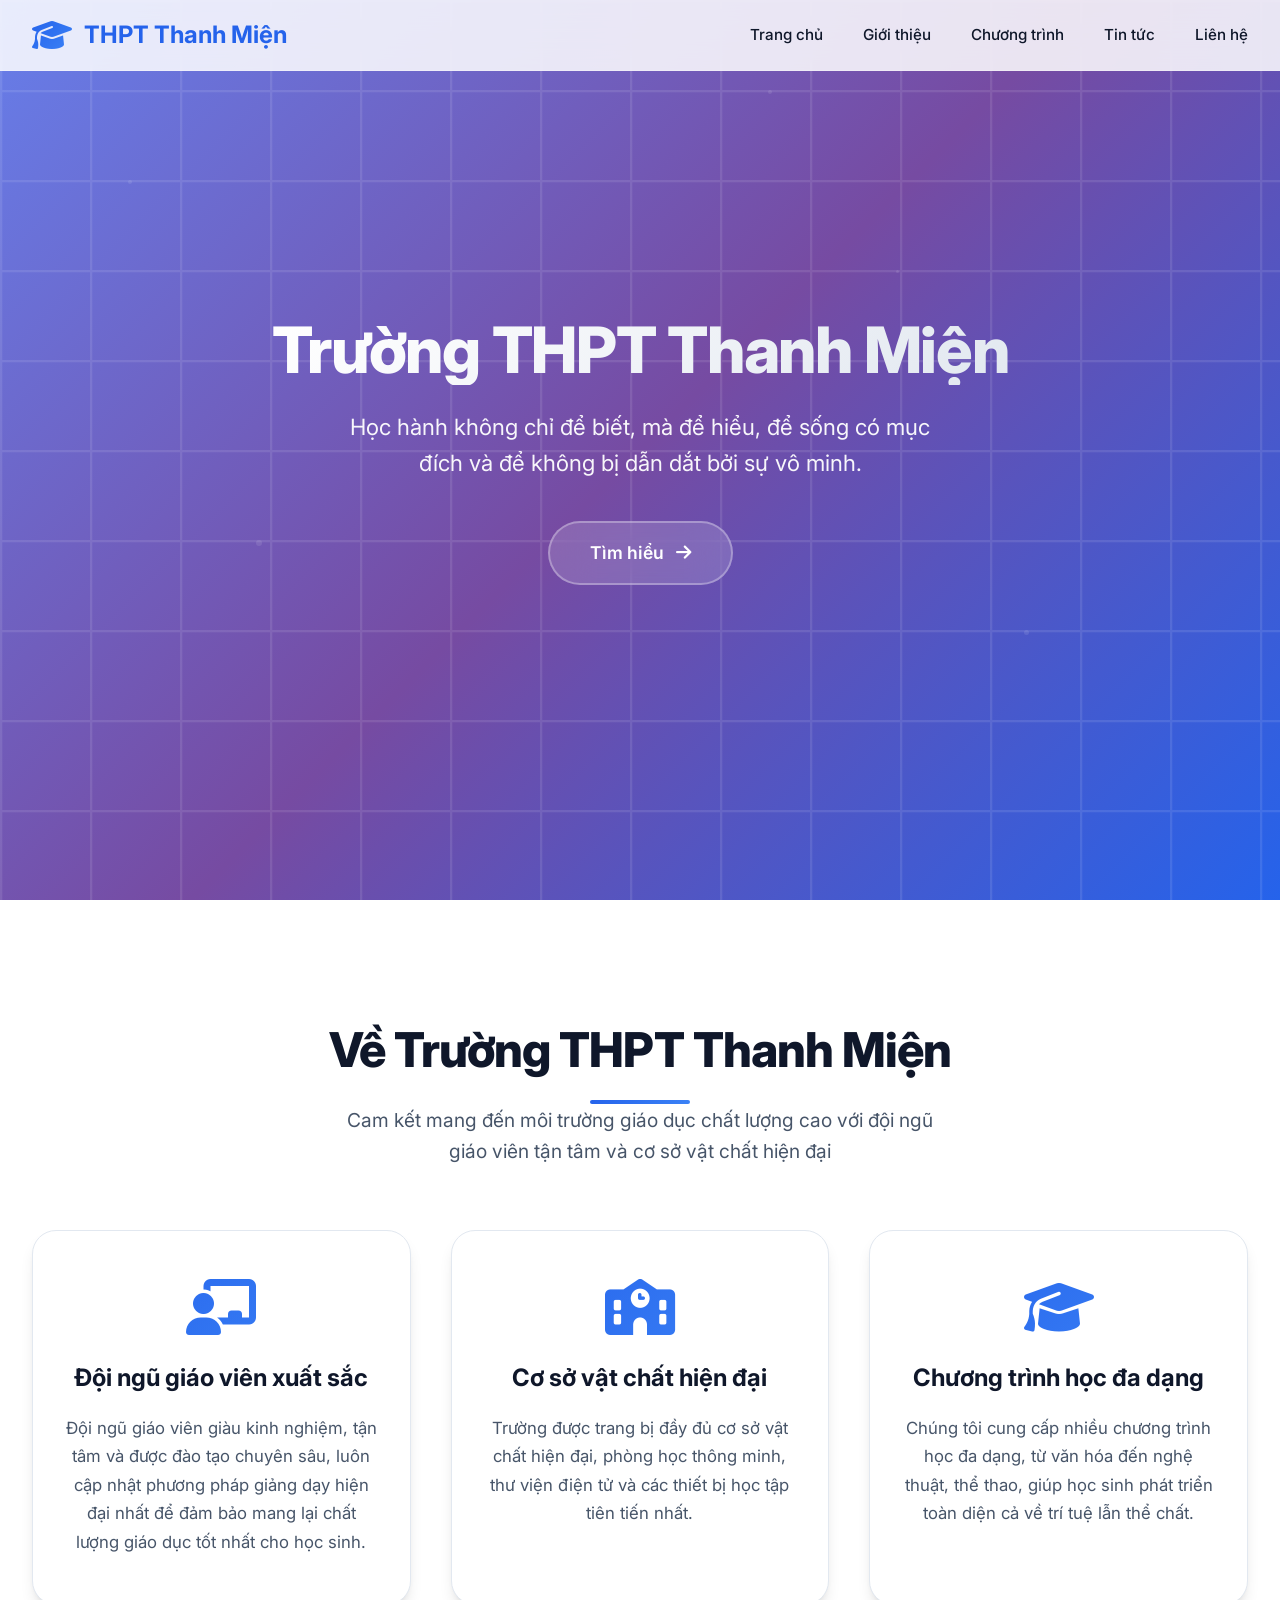
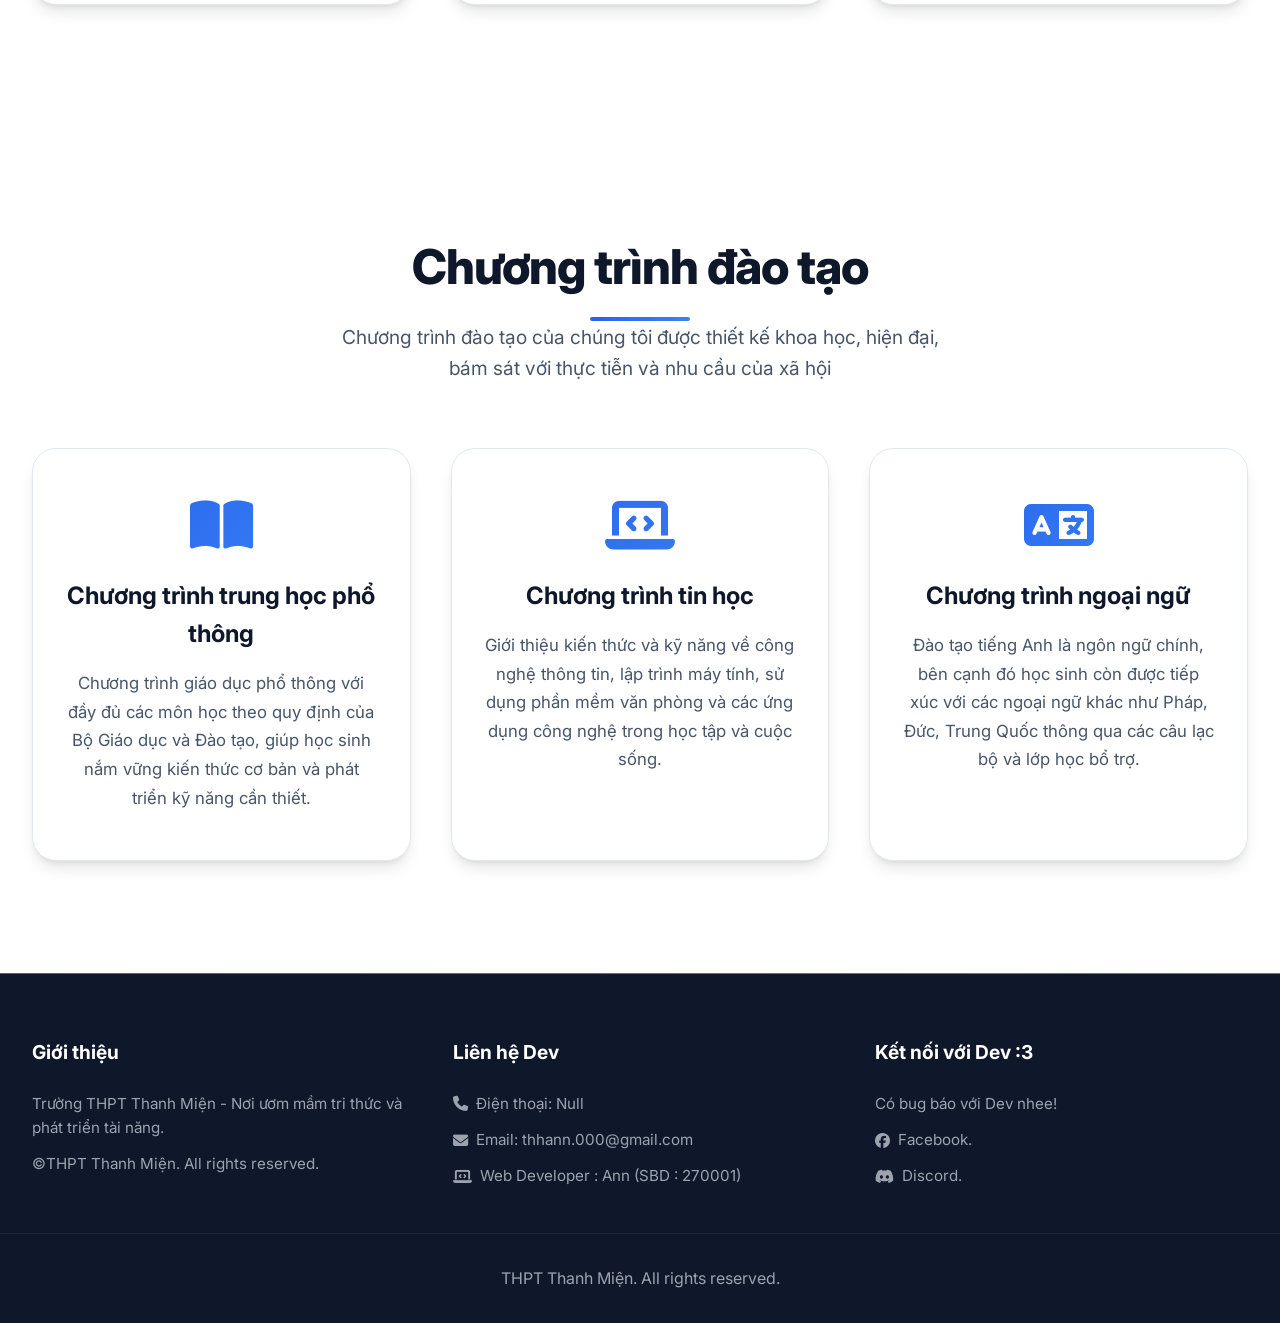
==== index.html @ 090980ad "added ui/ux" ====
<!DOCTYPE html>
<html lang="vi">
<head>
    <meta charset="UTF-8">
    <meta name="viewport" content="width=device-width, initial-scale=1.0">
    <title>THPT Thanh Miện</title>
    <link href="https://cdnjs.cloudflare.com/ajax/libs/font-awesome/6.4.0/css/all.min.css" rel="stylesheet">
    <link href="https://fonts.googleapis.com/css2?family=Inter:wght@300;400;500;600;700;800&display=swap" rel="stylesheet">
    <link rel="stylesheet" href="style/index.css">
    <style>
            :root {
            --primary-color: #2563eb;
            --secondary-color: #1e40af;
            --accent-color: #3b82f6;
            --success-color: #10b981;
            --warning-color: #f59e0b;
            --danger-color: #ef4444;
            --dark-color: #0f172a;
            --light-color: #f8fafc;
            --gray-50: #f9fafb;
            --gray-100: #f3f4f6;
            --gray-200: #e5e7eb;
            --gray-300: #d1d5db;
            --gray-400: #9ca3af;
            --gray-500: #6b7280;
            --gray-600: #4b5563;
            --gray-700: #374151;
            --gray-800: #1f2937;
            --gray-900: #111827;
            --text-primary: #0f172a;
            --text-secondary: #475569;
            --text-muted: #64748b;
            --border-color: #e2e8f0;
            --shadow-sm: 0 1px 2px 0 rgb(0 0 0 / 0.05);
            --shadow: 0 1px 3px 0 rgb(0 0 0 / 0.1), 0 1px 2px -1px rgb(0 0 0 / 0.1);
            --shadow-md: 0 4px 6px -1px rgb(0 0 0 / 0.1), 0 2px 4px -2px rgb(0 0 0 / 0.1);
            --shadow-lg: 0 10px 15px -3px rgb(0 0 0 / 0.1), 0 4px 6px -4px rgb(0 0 0 / 0.1);
            --shadow-xl: 0 20px 25px -5px rgb(0 0 0 / 0.1), 0 8px 10px -6px rgb(0 0 0 / 0.1);
            --gradient-primary: linear-gradient(135deg, #667eea 0%, #764ba2 100%);
            --gradient-accent: linear-gradient(135deg, #2563eb 0%, #3b82f6 100%);
            --gradient-surface: linear-gradient(135deg, #f8fafc 0%, #e2e8f0 100%);
        }

        * {
            margin: 0;
            padding: 0;
            box-sizing: border-box;
        }

        body {
            font-family: 'Inter', -apple-system, BlinkMacSystemFont, 'Segoe UI', Roboto, sans-serif;
            line-height: 1.6;
            color: var(--text-primary);
            overflow-x: hidden;
            scroll-behavior: smooth;
            background-color: #ffffff;
        }

        .navbar {
            position: fixed;
            top: 0;
            width: 100%;
            background: rgba(255, 255, 255, 0.85);
            backdrop-filter: blur(20px);
            -webkit-backdrop-filter: blur(20px);
            z-index: 1000;
            padding: 1rem 0;
            transition: all 0.3s cubic-bezier(0.4, 0, 0.2, 1);
            border-bottom: 1px solid rgba(255, 255, 255, 0.2);
        }

        .navbar.scrolled {
            background: rgba(255, 255, 255, 0.95);
            box-shadow: var(--shadow-lg);
            padding: 0.75rem 0;
        }

        .nav-container {
            max-width: 1280px;
            margin: 0 auto;
            display: flex;
            justify-content: space-between;
            align-items: center;
            padding: 0 2rem;
        }

        .logo {
            font-size: 1.5rem;
            font-weight: 700;
            color: var(--primary-color);
            display: flex;
            align-items: center;
            gap: 12px;
            text-decoration: none;
            transition: all 0.3s ease;
        }

        .logo i {
            font-size: 2rem;
            background: var(--gradient-accent);
            -webkit-background-clip: text;
            -webkit-text-fill-color: transparent;
            background-clip: text;
        }

        .logo:hover {
            transform: scale(1.05);
        }

        .nav-menu {
            display: flex;
            list-style: none;
            gap: 2.5rem;
            align-items: center;
        }

        .nav-link {
            text-decoration: none;
            color: var(--text-primary);
            font-weight: 500;
            font-size: 0.95rem;
            position: relative;
            padding: 0.5rem 0;
            transition: all 0.3s cubic-bezier(0.4, 0, 0.2, 1);
        }

        .nav-link:hover {
            color: var(--primary-color);
        }

        .nav-link::before {
            content: '';
            position: absolute;
            width: 0;
            height: 2px;
            bottom: 0;
            left: 50%;
            background: var(--gradient-accent);
            transition: all 0.3s cubic-bezier(0.4, 0, 0.2, 1);
            border-radius: 1px;
        }

        .nav-link:hover::before {
            width: 100%;
            left: 0;
        }

        .hero {
            height: 100vh;
            background: linear-gradient(135deg, #667eea 0%, #764ba2 50%, #2563eb 100%);
            display: flex;
            align-items: center;
            justify-content: center;
            text-align: center;
            color: white;
            position: relative;
            overflow: hidden;
        }

        .hero::before {
            content: '';
            position: absolute;
            top: 0;
            left: 0;
            right: 0;
            bottom: 0;
            background: url('data:image/svg+xml,<svg xmlns="http://www.w3.org/2000/svg" viewBox="0 0 100 100"><defs><pattern id="grid" width="10" height="10" patternUnits="userSpaceOnUse"><path d="M 10 0 L 0 0 0 10" fill="none" stroke="rgba(255,255,255,0.1)" stroke-width="0.5"/></pattern></defs><rect width="100" height="100" fill="url(%23grid)"/></svg>');
            animation: gridMove 30s linear infinite;
        }

        @keyframes gridMove {
            0% { transform: translate(0, 0); }
            100% { transform: translate(10px, 10px); }
        }

        .hero-particles {
            position: absolute;
            width: 100%;
            height: 100%;
            overflow: hidden;
        }

        .particle {
            position: absolute;
            background: rgba(255, 255, 255, 0.1);
            border-radius: 50%;
            animation: float 6s ease-in-out infinite;
        }

        .particle:nth-child(1) { width: 4px; height: 4px; left: 10%; top: 20%; animation-delay: 0s; }
        .particle:nth-child(2) { width: 6px; height: 6px; left: 20%; top: 60%; animation-delay: 1s; }
        .particle:nth-child(3) { width: 3px; height: 3px; left: 70%; top: 30%; animation-delay: 2s; }
        .particle:nth-child(4) { width: 5px; height: 5px; left: 80%; top: 70%; animation-delay: 3s; }
        .particle:nth-child(5) { width: 4px; height: 4px; left: 60%; top: 10%; animation-delay: 4s; }

        @keyframes float {
            0%, 100% { transform: translateY(0) rotate(0deg) scale(1); opacity: 1; }
            50% { transform: translateY(-20px) rotate(180deg) scale(1.1); opacity: 0.8; }
        }

        .hero-content {
            z-index: 2;
            max-width: 900px;
            padding: 0 2rem;
            animation: fadeInUp 1s cubic-bezier(0.4, 0, 0.2, 1);
        }

        @keyframes fadeInUp {
            from {
                opacity: 0;
                transform: translateY(60px);
            }
            to {
                opacity: 1;
                transform: translateY(0);
            }
        }

        .hero h1 {
            font-size: clamp(2.5rem, 5vw, 4rem);
            margin-bottom: 1.5rem;
            font-weight: 800;
            letter-spacing: -0.02em;
            line-height: 1.1;
            background: linear-gradient(135deg, #ffffff 0%, #e2e8f0 100%);
            -webkit-background-clip: text;
            -webkit-text-fill-color: transparent;
            background-clip: text;
        }

        .hero p {
            font-size: clamp(1.1rem, 2vw, 1.4rem);
            margin-bottom: 2.5rem;
            opacity: 0.95;
            font-weight: 400;
            max-width: 600px;
            margin-left: auto;
            margin-right: auto;
            line-height: 1.6;
        }

        .cta-button {
            display: inline-flex;
            align-items: center;
            gap: 12px;
            padding: 1rem 2.5rem;
            background: rgba(255, 255, 255, 0.15);
            color: white;
            text-decoration: none;
            border-radius: 50px;
            border: 2px solid rgba(255, 255, 255, 0.3);
            transition: all 0.4s cubic-bezier(0.4, 0, 0.2, 1);
            backdrop-filter: blur(20px);
            font-weight: 600;
            font-size: 1.1rem;
            position: relative;
            overflow: hidden;
        }

        .cta-button::before {
            content: '';
            position: absolute;
            top: 0;
            left: -100%;
            width: 100%;
            height: 100%;
            background: rgba(255, 255, 255, 0.1);
            transition: left 0.5s;
        }

        .cta-button:hover::before {
            left: 100%;
        }

        .cta-button:hover {
            background: rgba(255, 255, 255, 0.25);
            transform: translateY(-3px);
            box-shadow: 0 20px 40px rgba(0, 0, 0, 0.2);
            border-color: rgba(255, 255, 255, 0.5);
        }

        .section {
            padding: 7rem 0;
            max-width: 1280px;
            margin: 0 auto;
            padding-left: 2rem;
            padding-right: 2rem;
        }

        .section-title {
            text-align: center;
            font-size: clamp(2rem, 4vw, 3rem);
            margin-bottom: 1rem;
            font-weight: 800;
            color: var(--text-primary);
            position: relative;
            letter-spacing: -0.02em;
        }

        .section-subtitle {
            text-align: center;
            font-size: 1.2rem;
            color: var(--text-secondary);
            margin-bottom: 4rem;
            max-width: 600px;
            margin-left: auto;
            margin-right: auto;
        }

        .section-title::after {
            content: '';
            position: absolute;
            width: 100px;
            height: 4px;
            background: var(--gradient-accent);
            bottom: -15px;
            left: 50%;
            transform: translateX(-50%);
            border-radius: 2px;
        }

        .features {
            display: grid;
            grid-template-columns: repeat(auto-fit, minmax(350px, 1fr));
            gap: 2.5rem;
            margin-top: 4rem;
        }

        .feature-card {
            background: white;
            padding: 3rem 2rem;
            border-radius: 24px;
            text-align: center;
            box-shadow: var(--shadow-lg);
            transition: all 0.4s cubic-bezier(0.4, 0, 0.2, 1);
            border: 1px solid var(--border-color);
            position: relative;
            overflow: hidden;
        }

        .feature-card::before {
            content: '';
            position: absolute;
            top: 0;
            left: 0;
            right: 0;
            height: 4px;
            background: var(--gradient-accent);
            transform: scaleX(0);
            transition: transform 0.4s cubic-bezier(0.4, 0, 0.2, 1);
        }

        .feature-card:hover::before {
            transform: scaleX(1);
        }

        .feature-card:hover {
            transform: translateY(-12px);
            box-shadow: var(--shadow-xl);
            border-color: var(--primary-color);
        }

        .feature-icon {
            font-size: 3.5rem;
            background: var(--gradient-accent);
            -webkit-background-clip: text;
            -webkit-text-fill-color: transparent;
            background-clip: text;
            margin-bottom: 1.5rem;
            display: block;
            transition: transform 0.4s cubic-bezier(0.4, 0, 0.2, 1);
        }

        .feature-card:hover .feature-icon {
            transform: scale(1.1) rotate(5deg);
        }

        .feature-card h3 {
            font-size: 1.5rem;
            font-weight: 700;
            margin-bottom: 1rem;
            color: var(--text-primary);
        }

        .feature-card p {
            color: var(--text-secondary);
            line-height: 1.7;
            font-size: 1.05rem;
        }

        .stats {
            background: var(--gradient-surface);
            padding: 6rem 0;
            position: relative;
            overflow: hidden;
        }

        .stats::before {
            content: '';
            position: absolute;
            top: -50%;
            left: -50%;
            width: 200%;
            height: 200%;
            background: radial-gradient(circle, rgba(37, 99, 235, 0.05) 0%, transparent 50%);
            animation: rotate 30s linear infinite;
        }

        @keyframes rotate {
            from { transform: rotate(0deg); }
            to { transform: rotate(360deg); }
        }

        .stats-container {
            max-width: 1280px;
            margin: 0 auto;
            display: grid;
            grid-template-columns: repeat(auto-fit, minmax(250px, 1fr));
            gap: 2rem;
            padding: 0 2rem;
            position: relative;
            z-index: 2;
        }

        .stat-item {
            background: rgba(255, 255, 255, 0.9);
            padding: 2.5rem 1.5rem;
            border-radius: 20px;
            backdrop-filter: blur(20px);
            border: 1px solid rgba(255, 255, 255, 0.3);
            text-align: center;
            transition: all 0.4s cubic-bezier(0.4, 0, 0.2, 1);
            position: relative;
            overflow: hidden;
        }

        .stat-item::before {
            content: '';
            position: absolute;
            top: 0;
            left: 0;
            right: 0;
            bottom: 0;
            background: var(--gradient-accent);
            opacity: 0;
            transition: opacity 0.4s cubic-bezier(0.4, 0, 0.2, 1);
            z-index: -1;
        }

        .stat-item:hover::before {
            opacity: 0.05;
        }

        .stat-item:hover {
            transform: translateY(-8px);
            box-shadow: var(--shadow-xl);
            border-color: var(--primary-color);
        }

        .stat-number {
            font-size: 3rem;
            font-weight: 800;
            color: var(--primary-color);
            display: block;
            margin-bottom: 0.5rem;
            line-height: 1;
            background: var(--gradient-accent);
            -webkit-background-clip: text;
            -webkit-text-fill-color: transparent;
            background-clip: text;
        }

        .stat-item p {
            font-size: 1.1rem;
            color: var(--text-secondary);
            font-weight: 600;
            margin: 0;
        }

        .main-content-grid {
            display: grid;
            grid-template-columns: 1.5fr 1fr;
            gap: 3rem;
            align-items: flex-start;
            margin: 2rem 0;
        }

        .news-block, .info-block {
            background: white;
            border-radius: 20px;
            padding: 2.5rem;
            box-shadow: var(--shadow-lg);
            border: 1px solid var(--border-color);
        }

        .news-block .section-title, .info-block .section-title {
            text-align: left;
            font-size: 1.75rem;
            margin-bottom: 2rem;
            color: var(--primary-color);
            font-weight: 700;
        }

        .news-card {
            background: var(--gray-50);
            border-radius: 16px;
            padding: 1.5rem;
            margin-bottom: 1.5rem;
            border: 1px solid var(--border-color);
            transition: all 0.3s cubic-bezier(0.4, 0, 0.2, 1);
            display: flex;
            gap: 1rem;
            position: relative;
            overflow: hidden;
        }

        .news-card::before {
            content: '';
            position: absolute;
            left: 0;
            top: 0;
            bottom: 0;
            width: 4px;
            background: var(--gradient-accent);
            opacity: 0;
            transition: opacity 0.3s ease;
        }

        .news-card:hover::before {
            opacity: 1;
        }

        .news-card:hover {
            transform: translateY(-2px);
            box-shadow: var(--shadow-md);
            background: white;
        }

        .news-image {
            width: 60px;
            height: 60px;
            border-radius: 12px;
            background: var(--gradient-accent);
            display: flex;
            align-items: center;
            justify-content: center;
            color: white;
            font-size: 1.5rem;
            flex-shrink: 0;
        }

        .news-content {
            flex: 1;
        }

        .news-date {
            color: var(--text-muted);
            font-size: 0.9rem;
            margin-bottom: 0.5rem;
            font-weight: 500;
        }

        .news-title {
            font-size: 1.1rem;
            font-weight: 600;
            margin-bottom: 0.5rem;
            color: var(--text-primary);
            line-height: 1.4;
        }

        .news-content p {
            font-size: 0.95rem;
            color: var(--text-secondary);
            line-height: 1.5;
        }

        .info-grid {
            display: flex;
            flex-direction: column;
            gap: 1rem;
        }

        .info-card {
            background: var(--gray-50);
            border-radius: 12px;
            padding: 1.5rem;
            border: 1px solid var(--border-color);
            transition: all 0.3s cubic-bezier(0.4, 0, 0.2, 1);
        }

        .info-card:hover {
            background: white;
            box-shadow: var(--shadow-md);
            transform: translateY(-1px);
        }

        .info-card-header {
            font-weight: 600;
            font-size: 1rem;
            margin-bottom: 1rem;
            display: flex;
            align-items: center;
            gap: 0.5rem;
            color: var(--primary-color);
        }

        .info-card-header i {
            font-size: 1.1rem;
        }

        .info-new {
            background: var(--danger-color);
            color: white;
            font-size: 0.75rem;
            padding: 2px 6px;
            border-radius: 6px;
            margin-left: 8px;
            font-weight: 600;
        }

        .info-list {
            list-style: none;
            margin: 0;
            padding: 0;
        }

        .info-list li {
            margin-bottom: 0.75rem;
            padding-left: 1rem;
            position: relative;
            font-size: 0.95rem;
            line-height: 1.5;
            color: var(--text-secondary);
        }

        .info-list li::before {
            content: '→';
            position: absolute;
            left: 0;
            color: var(--primary-color);
            font-weight: bold;
        }

        .footer {
            background: var(--dark-color);
            color: white;
            padding: 4rem 0 2rem;
            position: relative;
            overflow: hidden;
        }

        .footer::before {
            content: '';
            position: absolute;
            top: 0;
            left: 0;
            right: 0;
            height: 1px;
            background: var(--gradient-accent);
        }

        .footer-content {
            max-width: 1280px;
            margin: 0 auto;
            display: grid;
            grid-template-columns: repeat(auto-fit, minmax(280px, 1fr));
            gap: 3rem;
            padding: 0 2rem;
            margin-bottom: 2rem;
        }

        .footer-section h3 {
            margin-bottom: 1.5rem;
            color: white;
            font-weight: 700;
            font-size: 1.2rem;
        }

        .footer-section p, .footer-section a {
            color: var(--gray-400);
            text-decoration: none;
            margin-bottom: 0.75rem;
            display: flex;
            align-items: center;
            gap: 0.5rem;
            transition: color 0.3s ease;
            font-size: 0.95rem;
        }

        .footer-section a:hover {
            color: white;
        }

        .footer-bottom {
            text-align: center;
            padding-top: 2rem;
            border-top: 1px solid var(--gray-800);
            color: var(--gray-400);
        }

        .mobile-menu-btn {
            display: none;
            background: none;
            border: none;
            font-size: 1.5rem;
            color: var(--text-primary);
            cursor: pointer;
            padding: 0.5rem;
            border-radius: 8px;
            transition: background-color 0.3s ease;
        }

        .mobile-menu-btn:hover {
            background-color: var(--gray-100);
        }

        @media (max-width: 768px) {
            .mobile-menu-btn {
                display: block;
            }

            .nav-menu {
                display: none;
                position: absolute;
                top: 100%;
                left: 0;
                width: 100%;
                background: white;
                flex-direction: column;
                padding: 2rem;
                box-shadow: var(--shadow-xl);
                border-radius: 0 0 20px 20px;
                gap: 1rem;
            }

            .nav-menu.active {
                display: flex;
            }

            .section {
                padding: 4rem 1rem;
            }

            .features {
                grid-template-columns: 1fr;
                gap: 2rem;
            }

            .stats-container {
                grid-template-columns: repeat(2, 1fr);
                gap: 1.5rem;
            }

            .main-content-grid {
                grid-template-columns: 1fr;
                gap: 2rem;
            }

            .news-block, .info-block {
                padding: 2rem 1.5rem;
            }

            .footer-content {
                grid-template-columns: 1fr;
                gap: 2rem;
            }
        }

        .fade-in {
            opacity: 0;
            transform: translateY(40px);
            transition: all 0.8s cubic-bezier(0.4, 0, 0.2, 1);
        }

        .fade-in.visible {
            opacity: 1;
            transform: translateY(0);
        }

        ::-webkit-scrollbar {
            width: 8px;
        }

        ::-webkit-scrollbar-track {
            background: var(--gray-100);
        }

        ::-webkit-scrollbar-thumb {
            background: var(--primary-color);
            border-radius: 4px;
        }

        ::-webkit-scrollbar-thumb:hover {
            background: var(--secondary-color);
        }

        @keyframes pulse {
            0%, 100% { opacity: 1; }
            50% { opacity: 0.5; }
        }

        .loading {
            animation: pulse 2s infinite;
        }
</style>
    <link rel="icon" type="image" href="img/logo.png">
</head>
<body onselectstart="return false" oncopy="return false" oncontextmenu="return false">
    <nav class="navbar" id="navbar">
        <div class="nav-container">
            <a href="#home" class="logo">
                <i class="fas fa-graduation-cap"></i>
                THPT Thanh Miện
            </a>
            <ul class="nav-menu" id="nav-menu">
                <li><a href="#home" class="nav-link">Trang chủ</a></li>
                <li><a href="#about" class="nav-link">Giới thiệu</a></li>
                <li><a href="#programs" class="nav-link">Chương trình</a></li>
                <li><a href="news.html" class="nav-link">Tin tức</a></li>
                <li><a href="contact.html" class="nav-link">Liên hệ</a></li>
            </ul>
            <button class="mobile-menu-btn" id="mobile-menu-btn">
                <i class="fas fa-bars"></i>
            </button>
        </div>
    </nav>
    <section id="home" class="hero">
        <div class="hero-particles">
            <div class="particle"></div>
            <div class="particle"></div>
            <div class="particle"></div>
            <div class="particle"></div>
            <div class="particle"></div>
        </div>
        <div class="hero-content">
            <h1>Trường THPT Thanh Miện</h1>
            <p>Học hành không chỉ để biết, mà để hiểu, để sống có mục đích và để không bị dẫn dắt bởi sự vô minh.</p>
            <a href="#about" class="cta-button">
                <span>Tìm hiểu</span>
                <i class="fas fa-arrow-right"></i>
            </a>
        </div>
    </section>
    <section id="about" class="section">
        <div class="fade-in">
            <h2 class="section-title">Về Trường THPT Thanh Miện</h2>
            <p class="section-subtitle">Cam kết mang đến môi trường giáo dục chất lượng cao với đội ngũ giáo viên tận tâm và cơ sở vật chất hiện đại</p>
            <div class="features">
                <div class="feature-card">
                    <i class="fas fa-chalkboard-teacher feature-icon"></i>
                    <h3>Đội ngũ giáo viên xuất sắc</h3>
                    <p>Đội ngũ giáo viên giàu kinh nghiệm, tận tâm và được đào tạo chuyên sâu, luôn cập nhật phương pháp giảng dạy hiện đại nhất để đảm bảo mang lại chất lượng giáo dục tốt nhất cho học sinh.</p>
                </div>
                <div class="feature-card">
                    <i class="fas fa-school feature-icon"></i>
                    <h3>Cơ sở vật chất hiện đại</h3>
                    <p>Trường được trang bị đầy đủ cơ sở vật chất hiện đại, phòng học thông minh, thư viện điện tử và các thiết bị học tập tiên tiến nhất.</p>
                </div>
                <div class="feature-card">
                    <i class="fas fa-graduation-cap feature-icon"></i>
                    <h3>Chương trình học đa dạng</h3>
                    <p>Chúng tôi cung cấp nhiều chương trình học đa dạng, từ văn hóa đến nghệ thuật, thể thao, giúp học sinh phát triển toàn diện cả về trí tuệ lẫn thể chất.</p>
                </div>
            </div>
        </div>
    </section>
    <section id="programs" class="section">
        <div class="fade-in">
            <h2 class="section-title">Chương trình đào tạo</h2>
            <p class="section-subtitle">Chương trình đào tạo của chúng tôi được thiết kế khoa học, hiện đại, bám sát với thực tiễn và nhu cầu của xã hội</p>
            <div class="features">
                <div class="feature-card">
                    <i class="fas fa-book-open feature-icon"></i>
                    <h3>Chương trình trung học phổ thông</h3>
                    <p>Chương trình giáo dục phổ thông với đầy đủ các môn học theo quy định của Bộ Giáo dục và Đào tạo, giúp học sinh nắm vững kiến thức cơ bản và phát triển kỹ năng cần thiết.</p>
                </div>
                <div class="feature-card">
                    <i class="fas fa-laptop-code feature-icon"></i>
                    <h3>Chương trình tin học</h3>
                    <p>Giới thiệu kiến thức và kỹ năng về công nghệ thông tin, lập trình máy tính, sử dụng phần mềm văn phòng và các ứng dụng công nghệ trong học tập và cuộc sống.</p>
                </div>
                <div class="feature-card">
                    <i class="fas fa-language feature-icon"></i>
                    <h3>Chương trình ngoại ngữ</h3>
                    <p>Đào tạo tiếng Anh là ngôn ngữ chính, bên cạnh đó học sinh còn được tiếp xúc với các ngoại ngữ khác như Pháp, Đức, Trung Quốc thông qua các câu lạc bộ và lớp học bổ trợ.</p>
                </div>
            </div>
        </div>
    </section>
                </div>
            </div>
        </div>
    </section>
    <footer class="footer">
        <div class="footer-content">
            <div class="footer-section">
                <h3>Giới thiệu</h3>
                <p>Trường THPT Thanh Miện - Nơi ươm mầm tri thức và phát triển tài năng.</p>
                <p>&copy;THPT Thanh Miện. All rights reserved.</p>
            </div>
            <div class="footer-section">
                <h3>Liên hệ Dev</h3>
                <p><i class="fas fa-phone"></i> Điện thoại: Null</p>
                <p><i class="fas fa-envelope"></i> Email: thhann.000@gmail.com</p>
                <p><i class="fas fa-laptop-code"></i> Web Developer : Ann (SBD : 270001)</p>
            </div>
            <div class="footer-section">
                <h3>Kết nối với Dev :3</h3>
                <p>Có bug báo với Dev nhee!</p>
                <a href="https://www.facebook.com/ann.thaii.70909/" class="social-icon"><i class="fab fa-facebook"></i>Facebook.</a>
                <a href="https://discord.com/users/1145640924634947707" class="social-icon"><i class="fab fa-discord"></i>Discord.</a>
            </div>
        </div>
        <div class="footer-bottom">
            <p>THPT Thanh Miện. All rights reserved.</p>
        </div>
    </footer>
    <script>
        const navbar = document.getElementById('navbar');
        const mobileMenuBtn = document.getElementById('mobile-menu-btn');
        const navMenu = document.getElementById('nav-menu');

        window.addEventListener('scroll', () => {
            if (window.scrollY > 50) {
                navbar.classList.add('scrolled');
            } else {
                navbar.classList.remove('scrolled');
            }
        });

        mobileMenuBtn.addEventListener('click', () => {
            navMenu.classList.toggle('active');
        });

        document.addEventListener('click', (e) => {
            if (!navMenu.contains(e.target) && !mobileMenuBtn.contains(e.target)) {
                navMenu.classList.remove('active');
            }
        });

        const observer = new IntersectionObserver((entries) => {
            entries.forEach(entry => {
                if (entry.isIntersecting) {
                    entry.target.classList.add('visible');
                } else {
                    entry.target.classList.remove('visible');
                }
            });
        }, { threshold: 0.2 });

        document.querySelectorAll('.fade-in').forEach((section) => {
            observer.observe(section);
        });

        document.addEventListener('selectstart', function(e) { e.preventDefault(); });
        document.addEventListener('copy', function(e) { e.preventDefault(); });
        document.addEventListener('contextmenu', function(e) { e.preventDefault(); });
    </script>
</body>
</html>
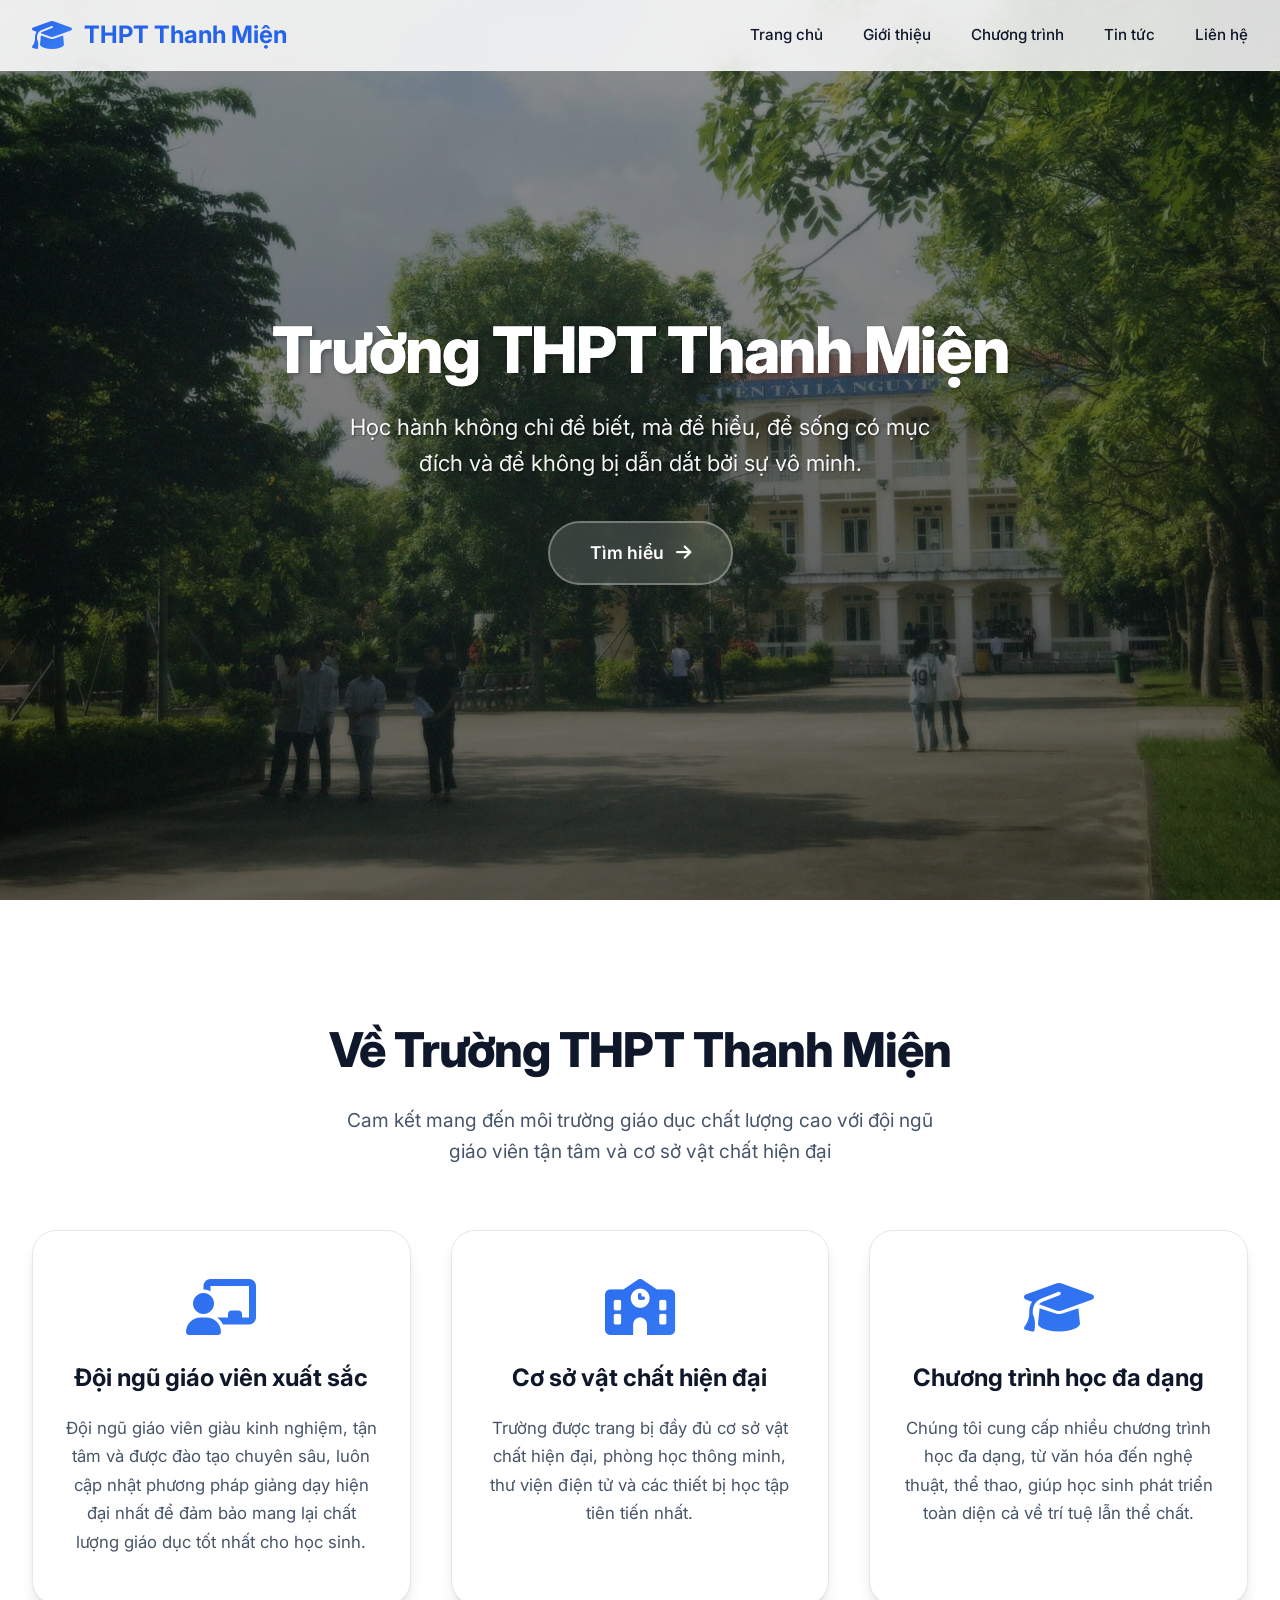
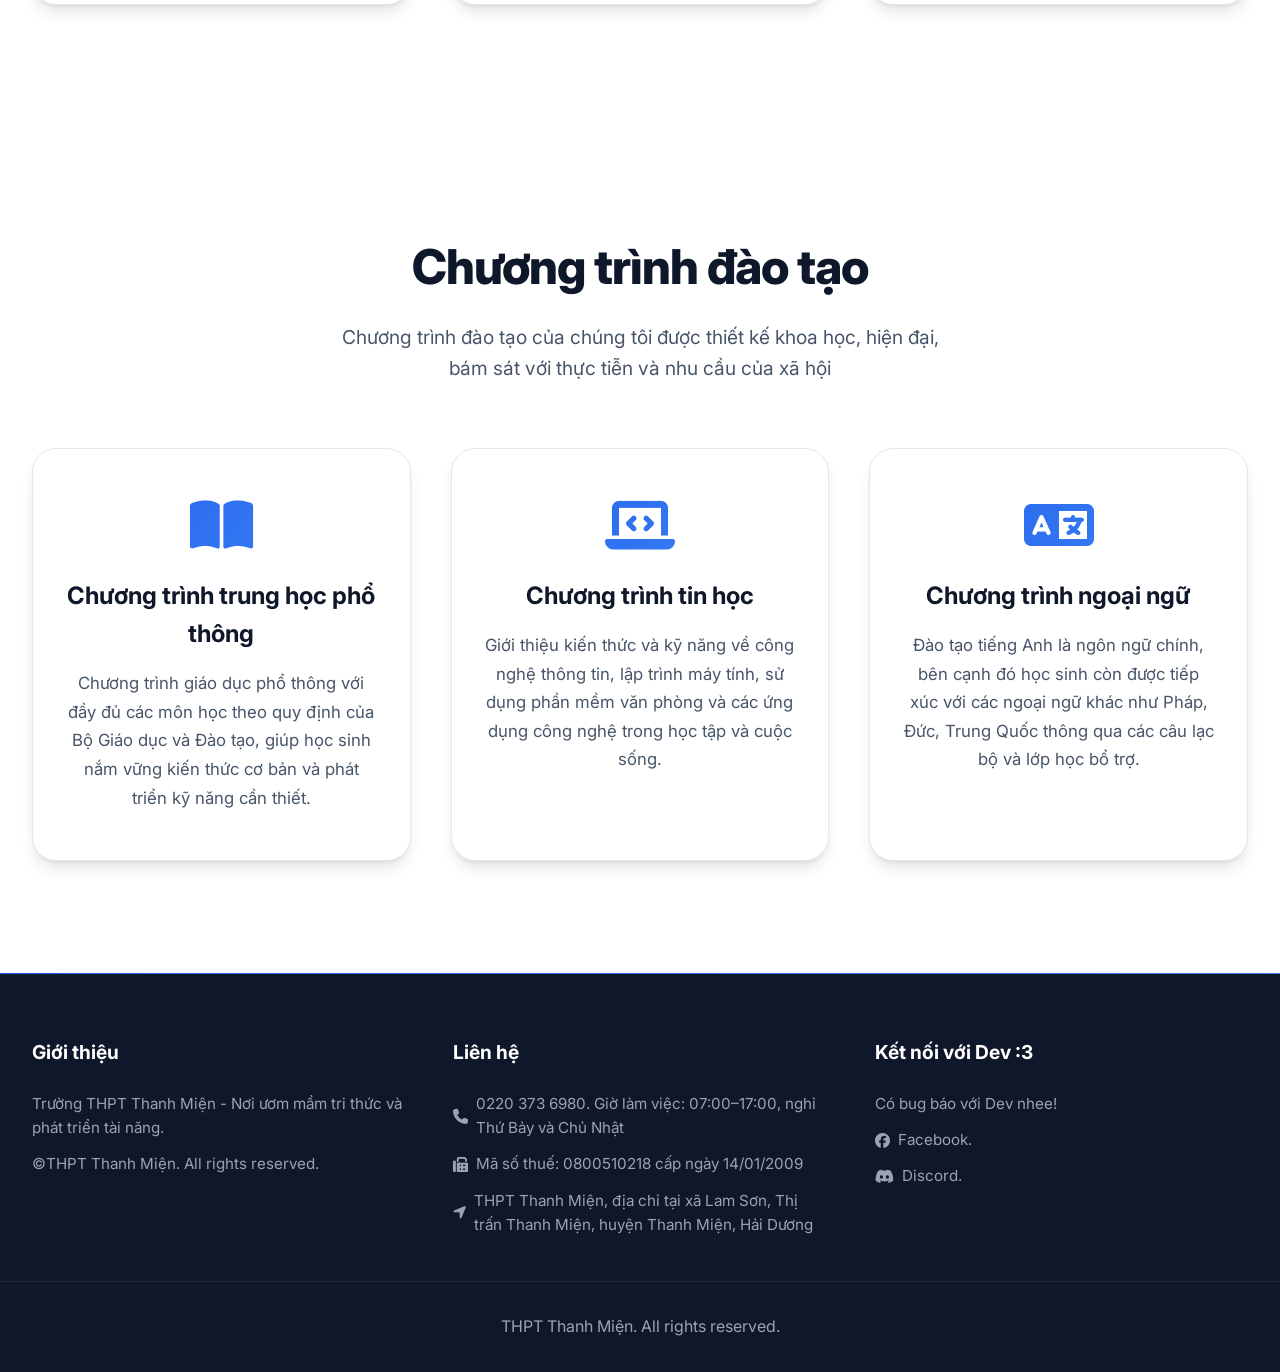
==== commit 4a323851: "ui/ux updated ae minh cu the thoi hehehe" ====
--- a/index.html
+++ b/index.html
@@ -6,7 +6,6 @@
     <title>THPT Thanh Miện</title>
     <link href="https://cdnjs.cloudflare.com/ajax/libs/font-awesome/6.4.0/css/all.min.css" rel="stylesheet">
     <link href="https://fonts.googleapis.com/css2?family=Inter:wght@300;400;500;600;700;800&display=swap" rel="stylesheet">
-    <link rel="stylesheet" href="style/index.css">
     <style>
             :root {
             --primary-color: #2563eb;
@@ -147,7 +146,12 @@
 
         .hero {
             height: 100vh;
-            background: linear-gradient(135deg, #667eea 0%, #764ba2 50%, #2563eb 100%);
+            background: linear-gradient(rgba(0, 0, 0, 0.4), rgba(0, 0, 0, 0.6)), 
+                        url('/img/hero_bg.png');
+            background-size: cover;
+            background-position: center;
+            background-attachment: scroll;
+            background-repeat: no-repeat;
             display: flex;
             align-items: center;
             justify-content: center;
@@ -164,14 +168,10 @@
             left: 0;
             right: 0;
             bottom: 0;
-            background: url('data:image/svg+xml,<svg xmlns="http://www.w3.org/2000/svg" viewBox="0 0 100 100"><defs><pattern id="grid" width="10" height="10" patternUnits="userSpaceOnUse"><path d="M 10 0 L 0 0 0 10" fill="none" stroke="rgba(255,255,255,0.1)" stroke-width="0.5"/></pattern></defs><rect width="100" height="100" fill="url(%23grid)"/></svg>');
-            animation: gridMove 30s linear infinite;
-        }
-
-        @keyframes gridMove {
-            0% { transform: translate(0, 0); }
-            100% { transform: translate(10px, 10px); }
-        }
+            opacity: 0;
+        }
+
+
 
         .hero-particles {
             position: absolute;
@@ -224,8 +224,8 @@
             line-height: 1.1;
             background: linear-gradient(135deg, #ffffff 0%, #e2e8f0 100%);
             -webkit-background-clip: text;
-            -webkit-text-fill-color: transparent;
             background-clip: text;
+            text-shadow: 2px 2px 4px rgba(0, 0, 0, 0.3);
         }
 
         .hero p {
@@ -237,6 +237,7 @@
             margin-left: auto;
             margin-right: auto;
             line-height: 1.6;
+            text-shadow: 1px 1px 2px rgba(0, 0, 0, 0.5);
         }
 
         .cta-button {
@@ -307,17 +308,7 @@
             margin-right: auto;
         }
 
-        .section-title::after {
-            content: '';
-            position: absolute;
-            width: 100px;
-            height: 4px;
-            background: var(--gradient-accent);
-            bottom: -15px;
-            left: 50%;
-            transform: translateX(-50%);
-            border-radius: 2px;
-        }
+
 
         .features {
             display: grid;
@@ -764,6 +755,10 @@
                 grid-template-columns: 1fr;
                 gap: 2rem;
             }
+
+            .hero {
+                background-attachment: scroll;
+            }
         }
 
         .fade-in {
@@ -802,6 +797,8 @@
         .loading {
             animation: pulse 2s infinite;
         }
+
+
 </style>
     <link rel="icon" type="image" href="img/logo.png">
 </head>
@@ -887,10 +884,6 @@
             </div>
         </div>
     </section>
-                </div>
-            </div>
-        </div>
-    </section>
     <footer class="footer">
         <div class="footer-content">
             <div class="footer-section">
@@ -899,10 +892,10 @@
                 <p>&copy;THPT Thanh Miện. All rights reserved.</p>
             </div>
             <div class="footer-section">
-                <h3>Liên hệ Dev</h3>
-                <p><i class="fas fa-phone"></i> Điện thoại: Null</p>
-                <p><i class="fas fa-envelope"></i> Email: thhann.000@gmail.com</p>
-                <p><i class="fas fa-laptop-code"></i> Web Developer : Ann (SBD : 270001)</p>
+                <h3>Liên hệ</h3>
+                <p><i class="fas fa-phone"></i>0220 373 6980. Giờ làm việc: 07:00–17:00, nghỉ Thứ Bảy và Chủ Nhật</p>
+                <p><i class="fas fa-fax"></i>Mã số thuế: 0800510218 cấp ngày 14/01/2009 </p>
+                <p><i class="fas fa-location-arrow"></i>THPT Thanh Miện, địa chỉ tại xã Lam Sơn, Thị trấn Thanh Miện, huyện Thanh Miện, Hải Dương</p>
             </div>
             <div class="footer-section">
                 <h3>Kết nối với Dev :3</h3>
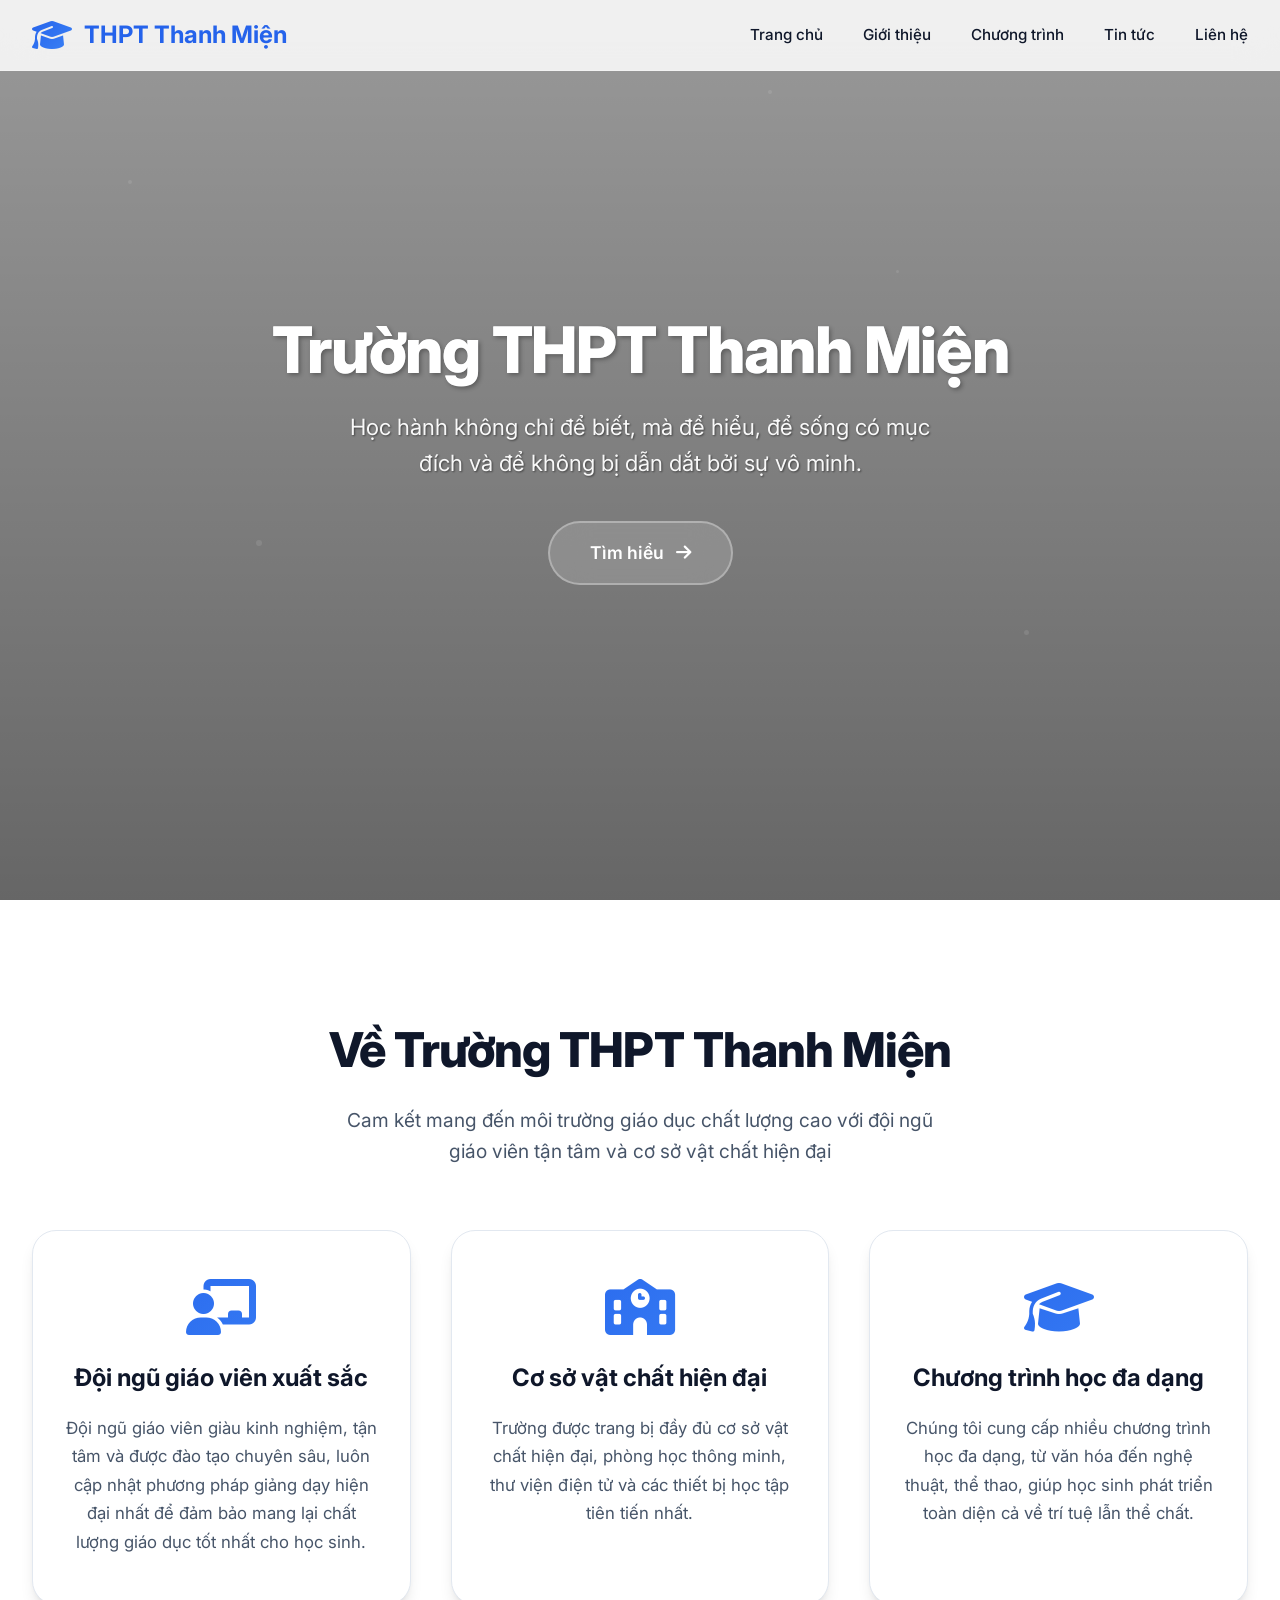
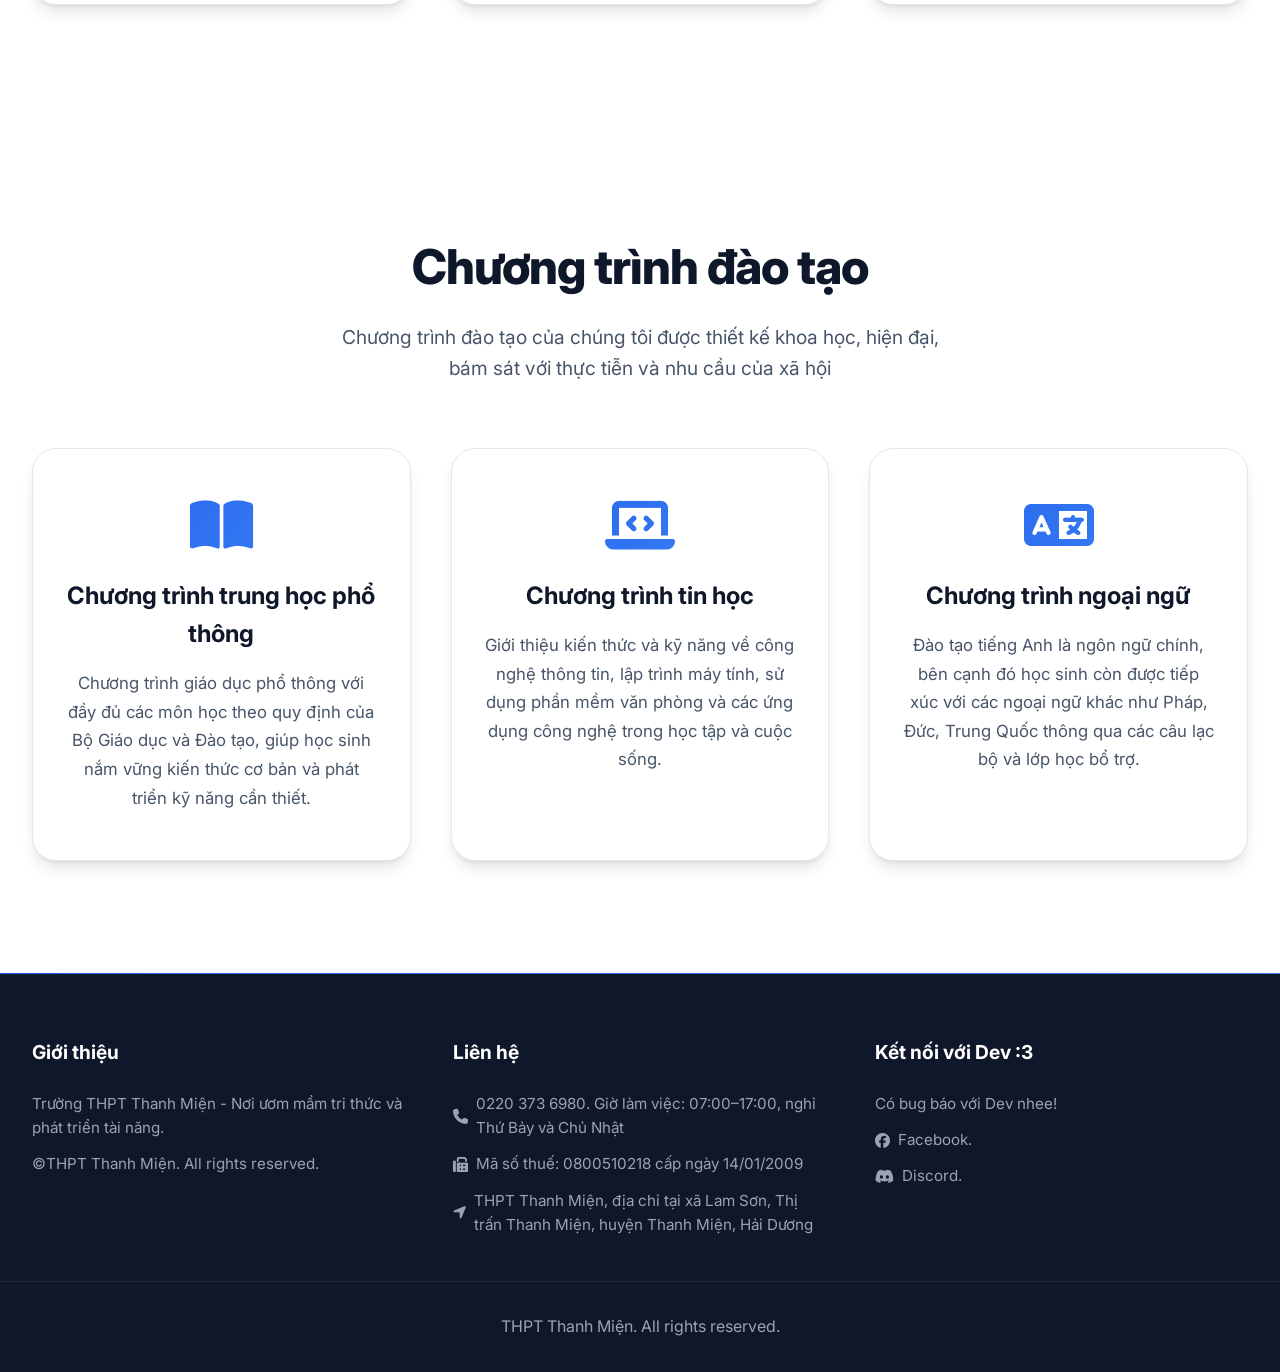
==== commit 346f5c50: "no bg fixed" ====
--- a/index.html
+++ b/index.html
@@ -146,8 +146,7 @@
 
         .hero {
             height: 100vh;
-            background: linear-gradient(rgba(0, 0, 0, 0.4), rgba(0, 0, 0, 0.6)), 
-                        url('/img/hero_bg.png');
+            background: linear-gradient(rgba(0, 0, 0, 0.4), rgba(0, 0, 0, 0.6)), url('img/hero_bg.pn');
             background-size: cover;
             background-position: center;
             background-attachment: scroll;
@@ -950,4 +949,4 @@
         document.addEventListener('contextmenu', function(e) { e.preventDefault(); });
     </script>
 </body>
-</html>+</html>
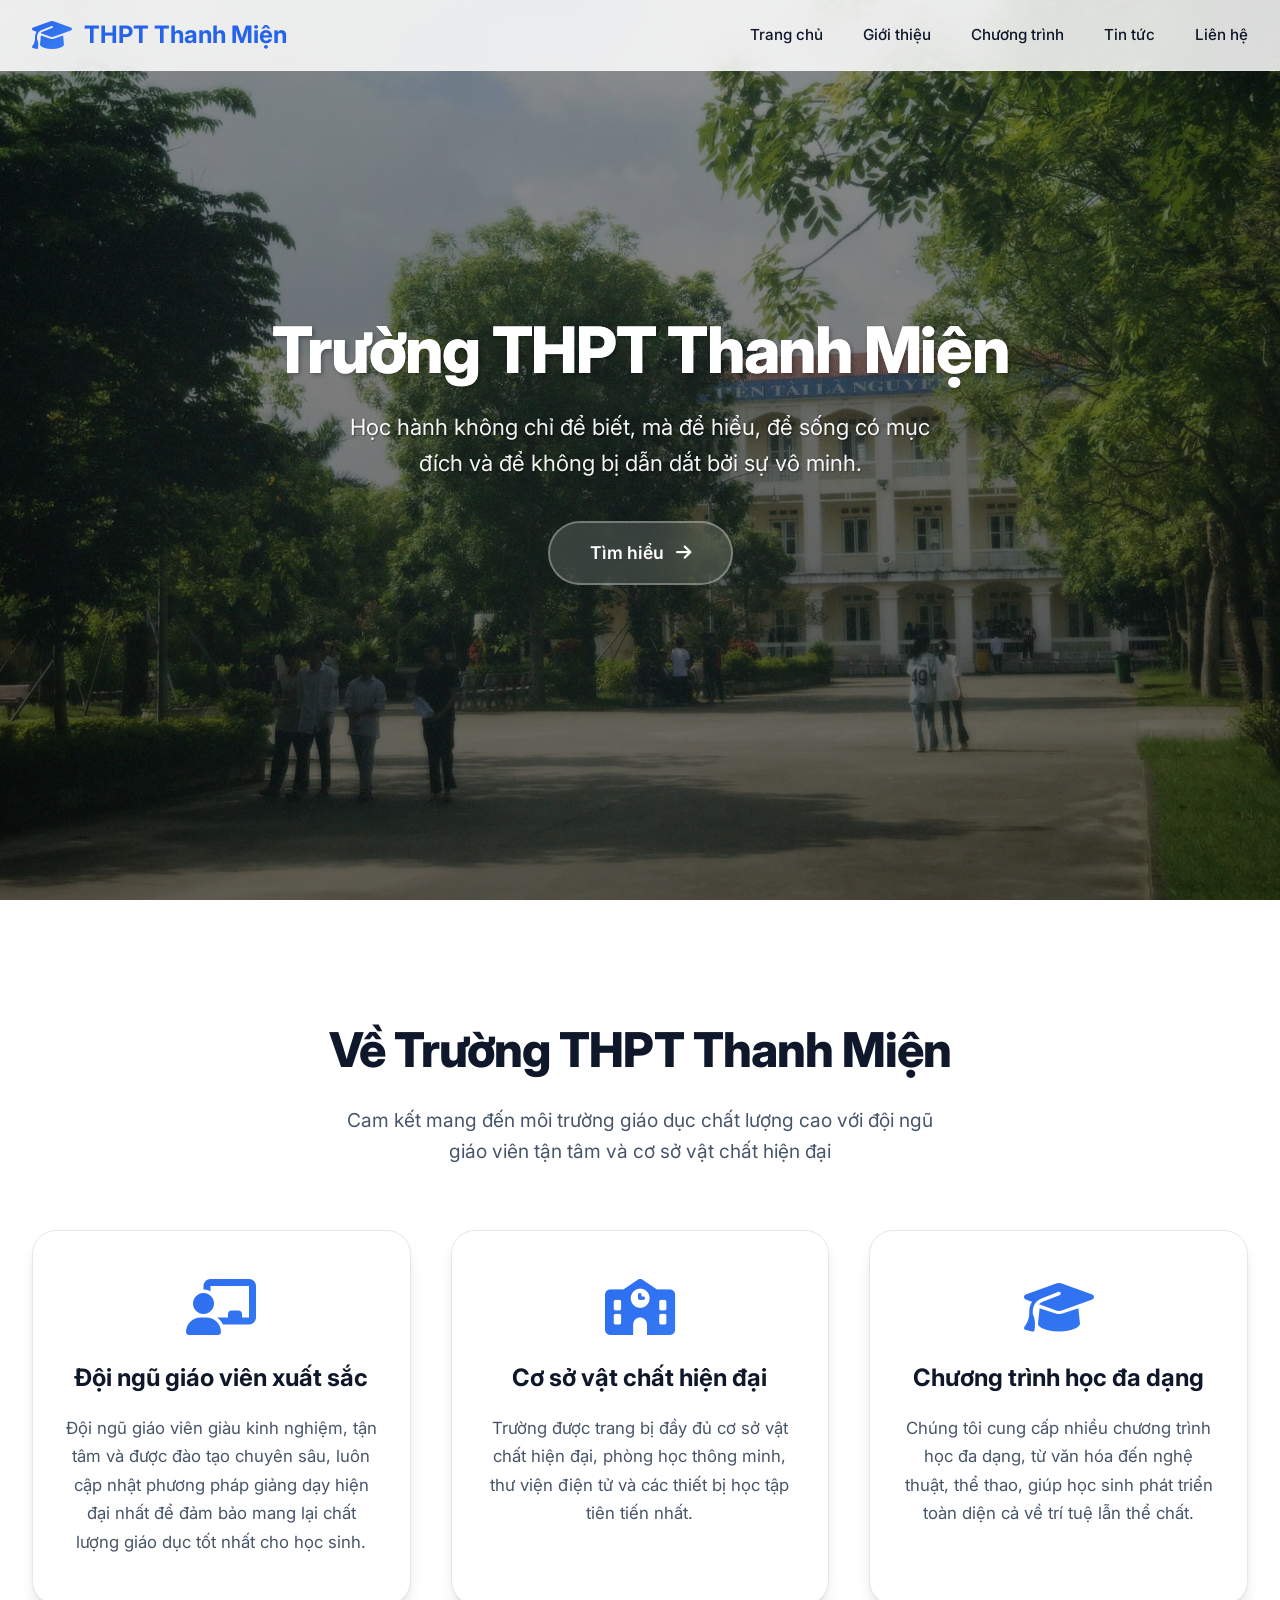
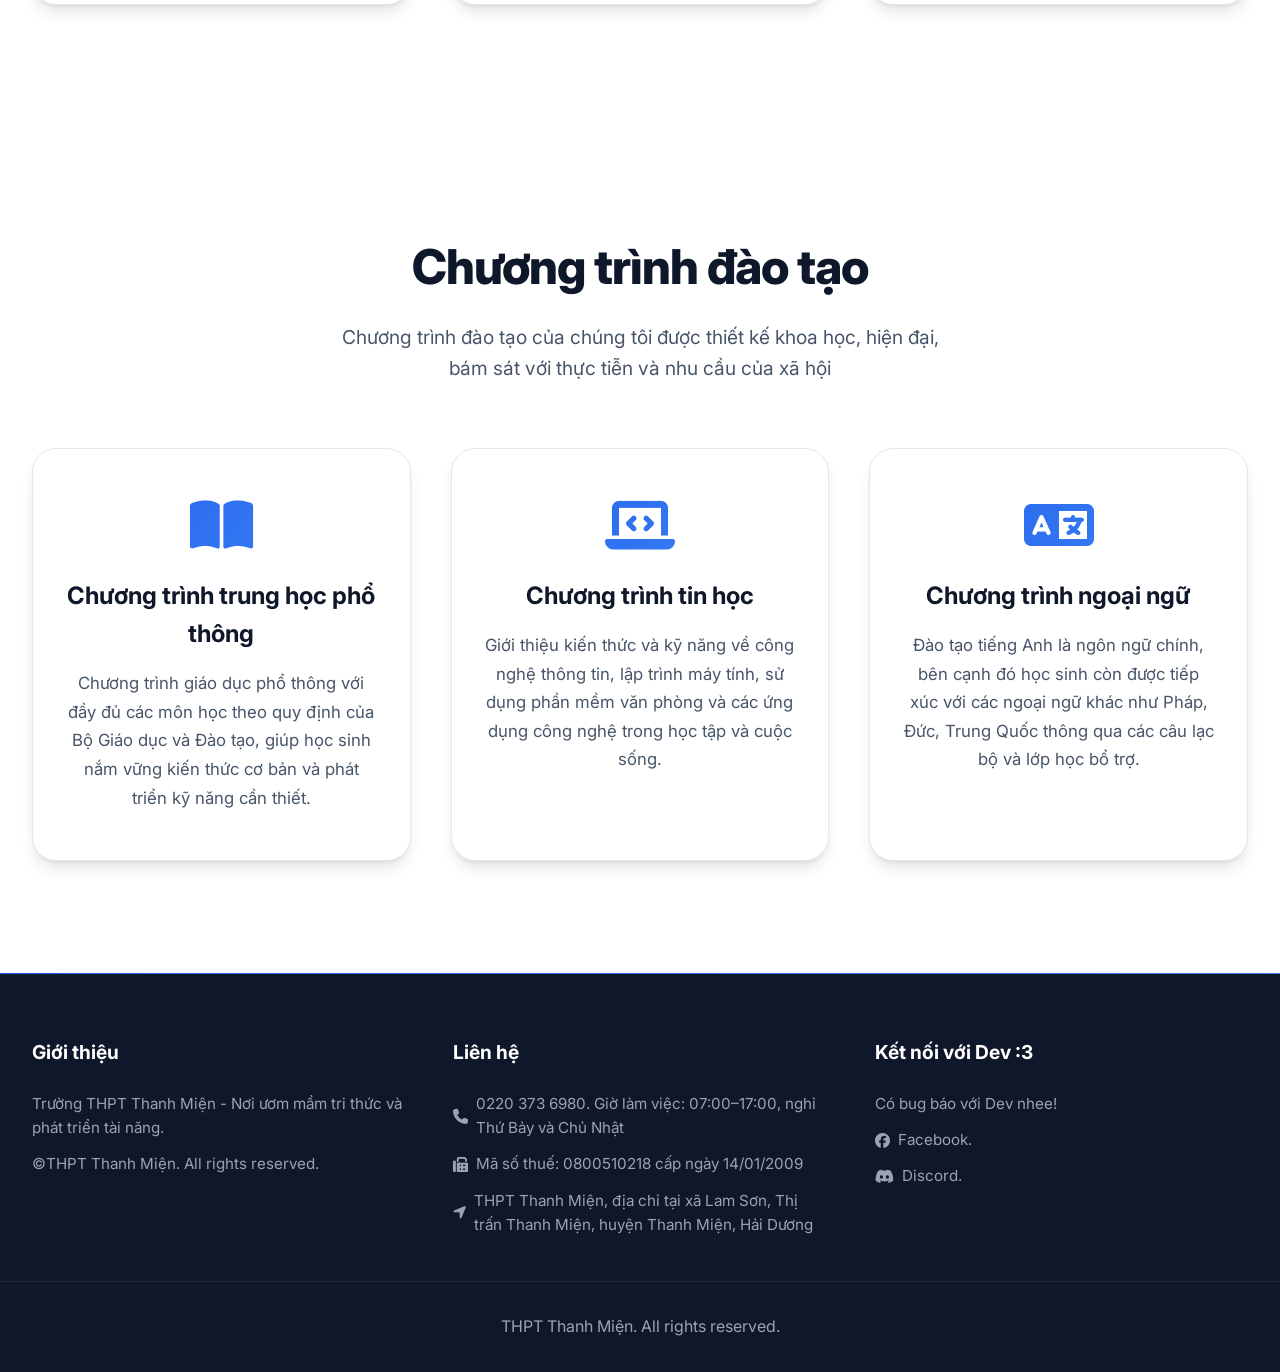
==== commit d55126fb: "added missing "g" for png i'm so dumb ahhh" ====
--- a/index.html
+++ b/index.html
@@ -146,7 +146,7 @@
 
         .hero {
             height: 100vh;
-            background: linear-gradient(rgba(0, 0, 0, 0.4), rgba(0, 0, 0, 0.6)), url('img/hero_bg.pn');
+            background: linear-gradient(rgba(0, 0, 0, 0.4), rgba(0, 0, 0, 0.6)), url('img/hero_bg.png');
             background-size: cover;
             background-position: center;
             background-attachment: scroll;
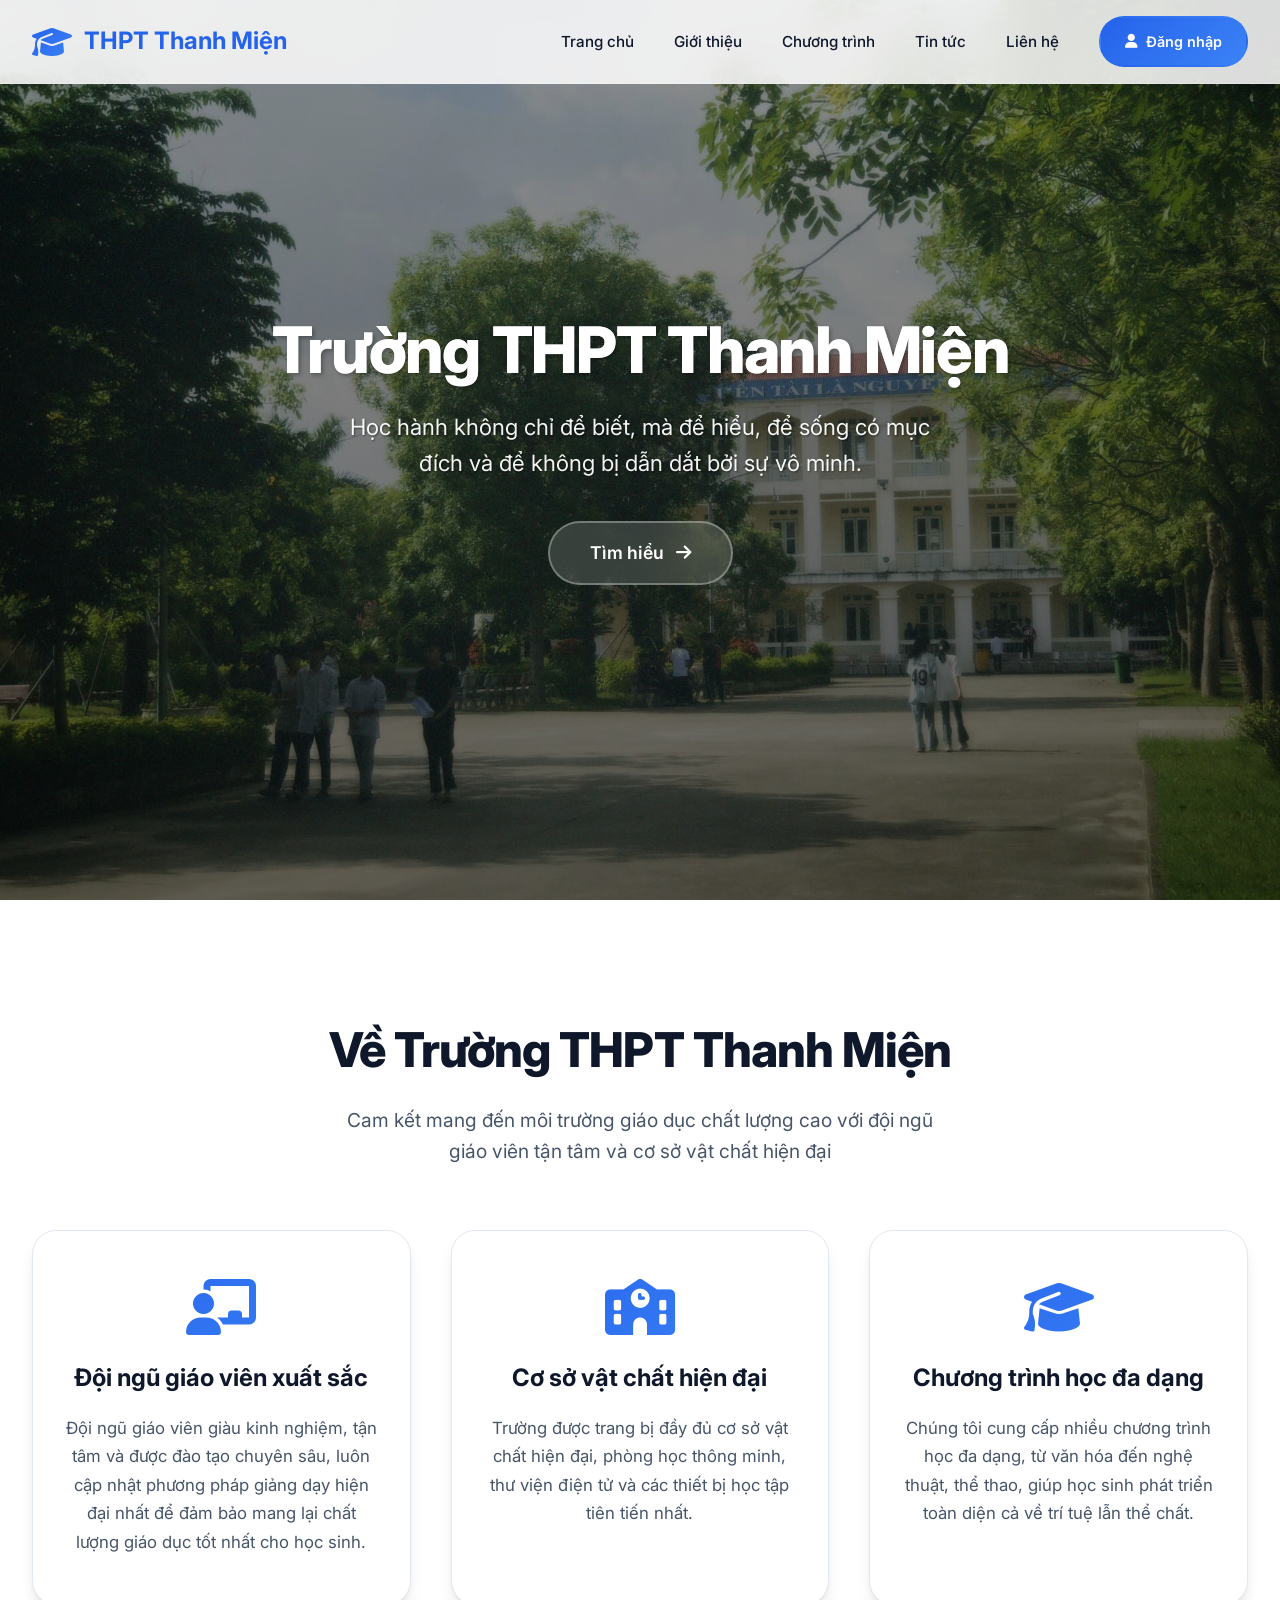
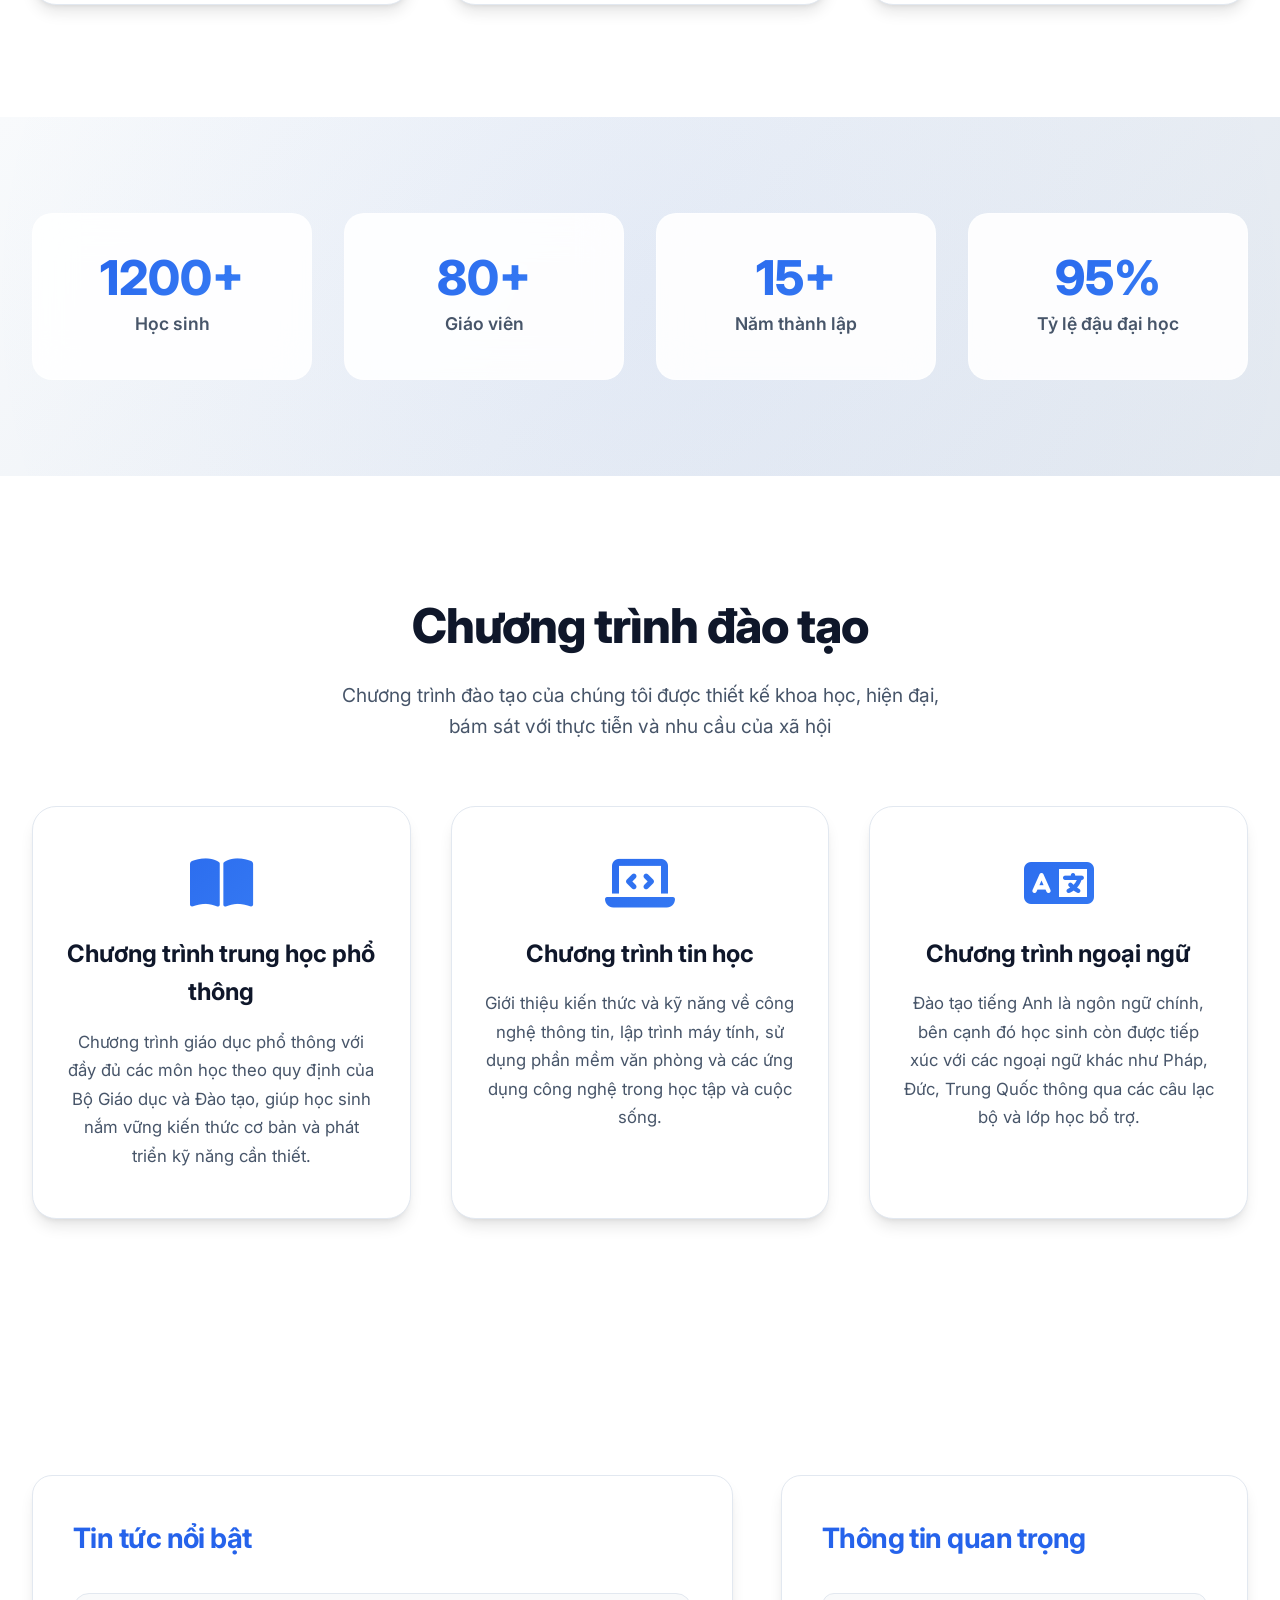
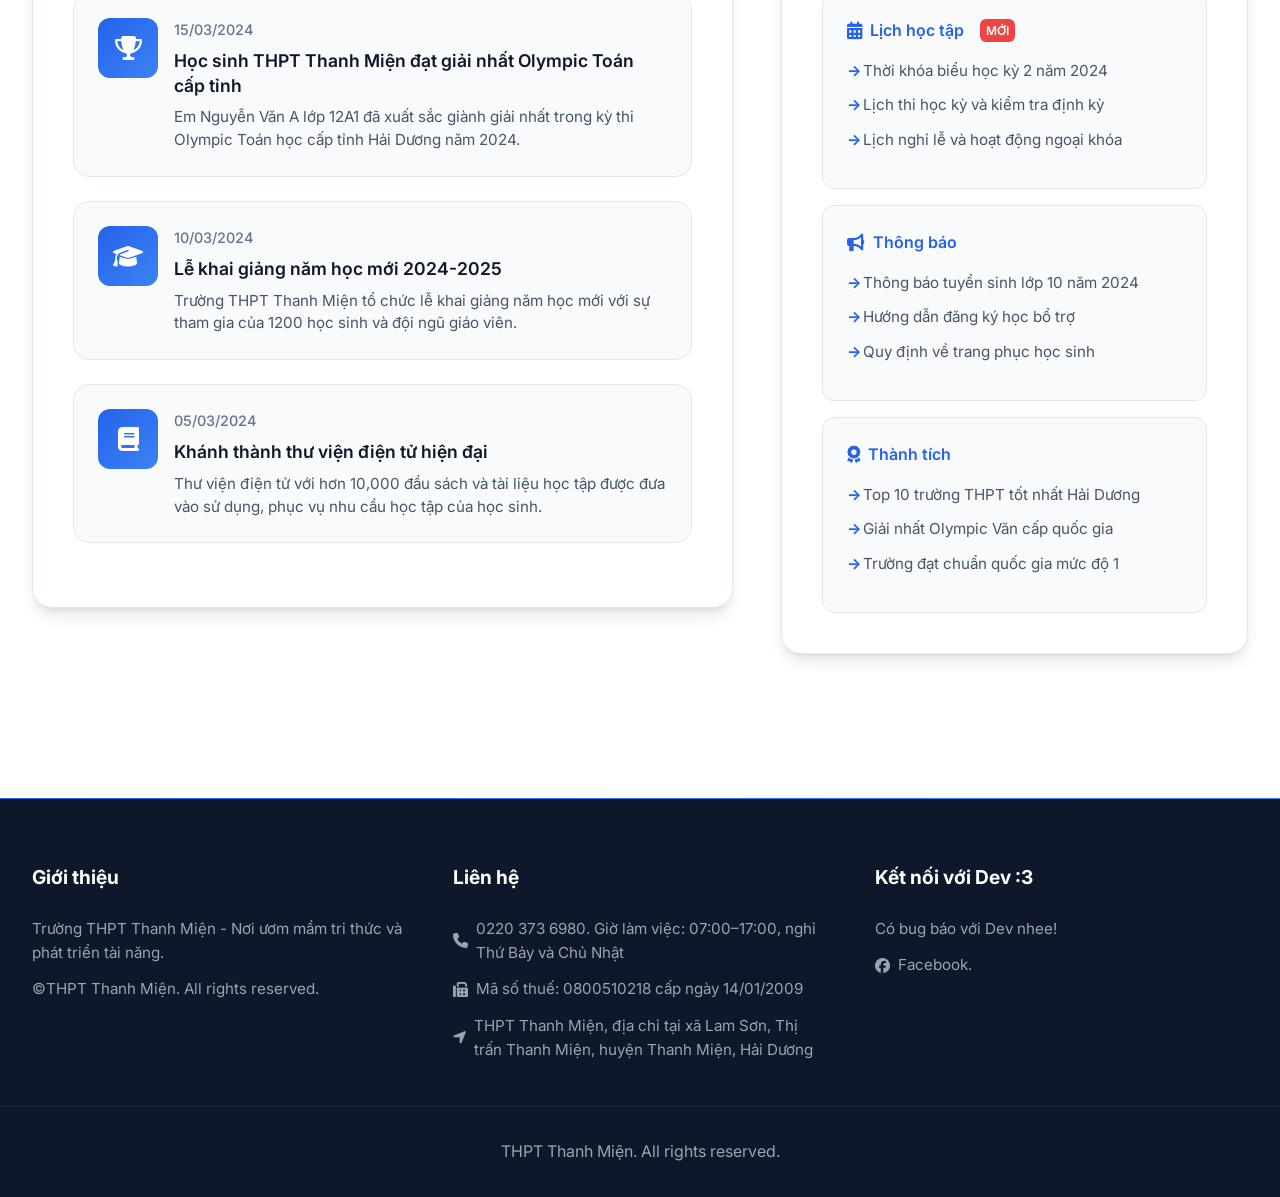
==== commit 1a29527f: "Update index.html added login button ( for teacher ) to the main page" ====
--- a/index.html
+++ b/index.html
@@ -106,6 +106,12 @@
             transform: scale(1.05);
         }
 
+        .nav-center {
+            display: flex;
+            align-items: center;
+            gap: 2.5rem;
+        }
+
         .nav-menu {
             display: flex;
             list-style: none;
@@ -144,9 +150,47 @@
             left: 0;
         }
 
+        .login-btn {
+            background: var(--gradient-accent);
+            color: white;
+            padding: 0.75rem 1.5rem;
+            border-radius: 25px;
+            text-decoration: none;
+            font-weight: 600;
+            font-size: 0.9rem;
+            transition: all 0.3s cubic-bezier(0.4, 0, 0.2, 1);
+            border: 2px solid transparent;
+            display: flex;
+            align-items: center;
+            gap: 0.5rem;
+            position: relative;
+            overflow: hidden;
+        }
+
+        .login-btn::before {
+            content: '';
+            position: absolute;
+            top: 0;
+            left: -100%;
+            width: 100%;
+            height: 100%;
+            background: rgba(255, 255, 255, 0.2);
+            transition: left 0.5s;
+        }
+
+        .login-btn:hover::before {
+            left: 100%;
+        }
+
+        .login-btn:hover {
+            transform: translateY(-2px);
+            box-shadow: var(--shadow-lg);
+            border-color: rgba(255, 255, 255, 0.3);
+        }
+
         .hero {
             height: 100vh;
-            background: linear-gradient(rgba(0, 0, 0, 0.4), rgba(0, 0, 0, 0.6)), url('img/hero_bg.png');
+            background: linear-gradient(rgba(0, 0, 0, 0.4), rgba(0, 0, 0, 0.6)), url("img/hero_bg.png");
             background-size: cover;
             background-position: center;
             background-attachment: scroll;
@@ -169,8 +213,6 @@
             bottom: 0;
             opacity: 0;
         }
-
-
 
         .hero-particles {
             position: absolute;
@@ -307,8 +349,6 @@
             margin-right: auto;
         }
 
-
-
         .features {
             display: grid;
             grid-template-columns: repeat(auto-fit, minmax(350px, 1fr));
@@ -709,7 +749,7 @@
                 display: block;
             }
 
-            .nav-menu {
+            .nav-center {
                 display: none;
                 position: absolute;
                 top: 100%;
@@ -723,8 +763,20 @@
                 gap: 1rem;
             }
 
-            .nav-menu.active {
+            .nav-center.active {
                 display: flex;
+            }
+
+            .nav-menu {
+                flex-direction: column;
+                gap: 1rem;
+                width: 100%;
+            }
+
+            .login-btn {
+                margin-top: 1rem;
+                align-self: stretch;
+                justify-content: center;
             }
 
             .section {
@@ -796,7 +848,6 @@
         .loading {
             animation: pulse 2s infinite;
         }
-
 
 </style>
     <link rel="icon" type="image" href="img/logo.png">
@@ -808,13 +859,19 @@
                 <i class="fas fa-graduation-cap"></i>
                 THPT Thanh Miện
             </a>
-            <ul class="nav-menu" id="nav-menu">
-                <li><a href="#home" class="nav-link">Trang chủ</a></li>
-                <li><a href="#about" class="nav-link">Giới thiệu</a></li>
-                <li><a href="#programs" class="nav-link">Chương trình</a></li>
-                <li><a href="news.html" class="nav-link">Tin tức</a></li>
-                <li><a href="contact.html" class="nav-link">Liên hệ</a></li>
-            </ul>
+            <div class="nav-center" id="nav-center">
+                <ul class="nav-menu">
+                    <li><a href="#home" class="nav-link">Trang chủ</a></li>
+                    <li><a href="#about" class="nav-link">Giới thiệu</a></li>
+                    <li><a href="#programs" class="nav-link">Chương trình</a></li>
+                    <li><a href="news.html" class="nav-link">Tin tức</a></li>
+                    <li><a href="contact.html" class="nav-link">Liên hệ</a></li>
+                </ul>
+                <a href="#login" class="login-btn" id="loginBtn">
+                    <i class="fas fa-user"></i>
+                    <span>Đăng nhập</span>
+                </a>
+            </div>
             <button class="mobile-menu-btn" id="mobile-menu-btn">
                 <i class="fas fa-bars"></i>
             </button>
@@ -860,6 +917,28 @@
             </div>
         </div>
     </section>
+    
+    <section class="stats">
+        <div class="stats-container">
+            <div class="stat-item">
+                <span class="stat-number">1200+</span>
+                <p>Học sinh</p>
+            </div>
+            <div class="stat-item">
+                <span class="stat-number">80+</span>
+                <p>Giáo viên</p>
+            </div>
+            <div class="stat-item">
+                <span class="stat-number">15+</span>
+                <p>Năm thành lập</p>
+            </div>
+            <div class="stat-item">
+                <span class="stat-number">95%</span>
+                <p>Tỷ lệ đậu đại học</p>
+            </div>
+        </div>
+    </section>
+
     <section id="programs" class="section">
         <div class="fade-in">
             <h2 class="section-title">Chương trình đào tạo</h2>
@@ -883,6 +962,85 @@
             </div>
         </div>
     </section>
+
+    <section class="section">
+        <div class="main-content-grid">
+            <div class="news-block">
+                <h2 class="section-title">Tin tức nổi bật</h2>
+                <div class="news-card">
+                    <div class="news-image">
+                        <i class="fas fa-trophy"></i>
+                    </div>
+                    <div class="news-content">
+                        <div class="news-date">15/03/2024</div>
+                        <div class="news-title">Học sinh THPT Thanh Miện đạt giải nhất Olympic Toán cấp tỉnh</div>
+                        <p>Em Nguyễn Văn A lớp 12A1 đã xuất sắc giành giải nhất trong kỳ thi Olympic Toán học cấp tỉnh Hải Dương năm 2024.</p>
+                    </div>
+                </div>
+                <div class="news-card">
+                    <div class="news-image">
+                        <i class="fas fa-graduation-cap"></i>
+                    </div>
+                    <div class="news-content">
+                        <div class="news-date">10/03/2024</div>
+                        <div class="news-title">Lễ khai giảng năm học mới 2024-2025</div>
+                        <p>Trường THPT Thanh Miện tổ chức lễ khai giảng năm học mới với sự tham gia của 1200 học sinh và đội ngũ giáo viên.</p>
+                    </div>
+                </div>
+                <div class="news-card">
+                    <div class="news-image">
+                        <i class="fas fa-book"></i>
+                    </div>
+                    <div class="news-content">
+                        <div class="news-date">05/03/2024</div>
+                        <div class="news-title">Khánh thành thư viện điện tử hiện đại</div>
+                        <p>Thư viện điện tử với hơn 10,000 đầu sách và tài liệu học tập được đưa vào sử dụng, phục vụ nhu cầu học tập của học sinh.</p>
+                    </div>
+                </div>
+            </div>
+            
+            <div class="info-block">
+                <h2 class="section-title">Thông tin quan trọng</h2>
+                <div class="info-grid">
+                    <div class="info-card">
+                        <div class="info-card-header">
+                            <i class="fas fa-calendar-alt"></i>
+                            Lịch học tập <span class="info-new">MỚI</span>
+                        </div>
+                        <ul class="info-list">
+                            <li>Thời khóa biểu học kỳ 2 năm 2024</li>
+                            <li>Lịch thi học kỳ và kiểm tra định kỳ</li>
+                            <li>Lịch nghỉ lễ và hoạt động ngoại khóa</li>
+                        </ul>
+                    </div>
+                    
+                    <div class="info-card">
+                        <div class="info-card-header">
+                            <i class="fas fa-bullhorn"></i>
+                            Thông báo
+                        </div>
+                        <ul class="info-list">
+                            <li>Thông báo tuyển sinh lớp 10 năm 2024</li>
+                            <li>Hướng dẫn đăng ký học bổ trợ</li>
+                            <li>Quy định về trang phục học sinh</li>
+                        </ul>
+                    </div>
+                    
+                    <div class="info-card">
+                        <div class="info-card-header">
+                            <i class="fas fa-award"></i>
+                            Thành tích
+                        </div>
+                        <ul class="info-list">
+                            <li>Top 10 trường THPT tốt nhất Hải Dương</li>
+                            <li>Giải nhất Olympic Văn cấp quốc gia</li>
+                            <li>Trường đạt chuẩn quốc gia mức độ 1</li>
+                        </ul>
+                    </div>
+                </div>
+            </div>
+        </div>
+    </section>
     <footer class="footer">
         <div class="footer-content">
             <div class="footer-section">
@@ -899,8 +1057,7 @@
             <div class="footer-section">
                 <h3>Kết nối với Dev :3</h3>
                 <p>Có bug báo với Dev nhee!</p>
-                <a href="https://www.facebook.com/ann.thaii.70909/" class="social-icon"><i class="fab fa-facebook"></i>Facebook.</a>
-                <a href="https://discord.com/users/1145640924634947707" class="social-icon"><i class="fab fa-discord"></i>Discord.</a>
+                <a href="https://www.facebook.com/ann.thaii.70909/" class="social-icon" target="_blank" rel="noopener noreferrer"><i class="fab fa-facebook"></i>Facebook.</a>
             </div>
         </div>
         <div class="footer-bottom">
@@ -910,7 +1067,8 @@
     <script>
         const navbar = document.getElementById('navbar');
         const mobileMenuBtn = document.getElementById('mobile-menu-btn');
-        const navMenu = document.getElementById('nav-menu');
+        const navCenter = document.getElementById('nav-center');
+        const loginBtn = document.getElementById('loginBtn');
 
         window.addEventListener('scroll', () => {
             if (window.scrollY > 50) {
@@ -921,13 +1079,17 @@
         });
 
         mobileMenuBtn.addEventListener('click', () => {
-            navMenu.classList.toggle('active');
+            navCenter.classList.toggle('active');
         });
 
         document.addEventListener('click', (e) => {
-            if (!navMenu.contains(e.target) && !mobileMenuBtn.contains(e.target)) {
-                navMenu.classList.remove('active');
-            }
+            if (!navCenter.contains(e.target) && !mobileMenuBtn.contains(e.target)) {
+                navCenter.classList.remove('active');
+            }
+        });
+        loginBtn.addEventListener('click', (e) => {
+            e.preventDefault();
+            alert('Chức năng đăng nhập đang được phát triển!');
         });
 
         const observer = new IntersectionObserver((entries) => {
@@ -949,4 +1111,4 @@
         document.addEventListener('contextmenu', function(e) { e.preventDefault(); });
     </script>
 </body>
-</html>
+</html>
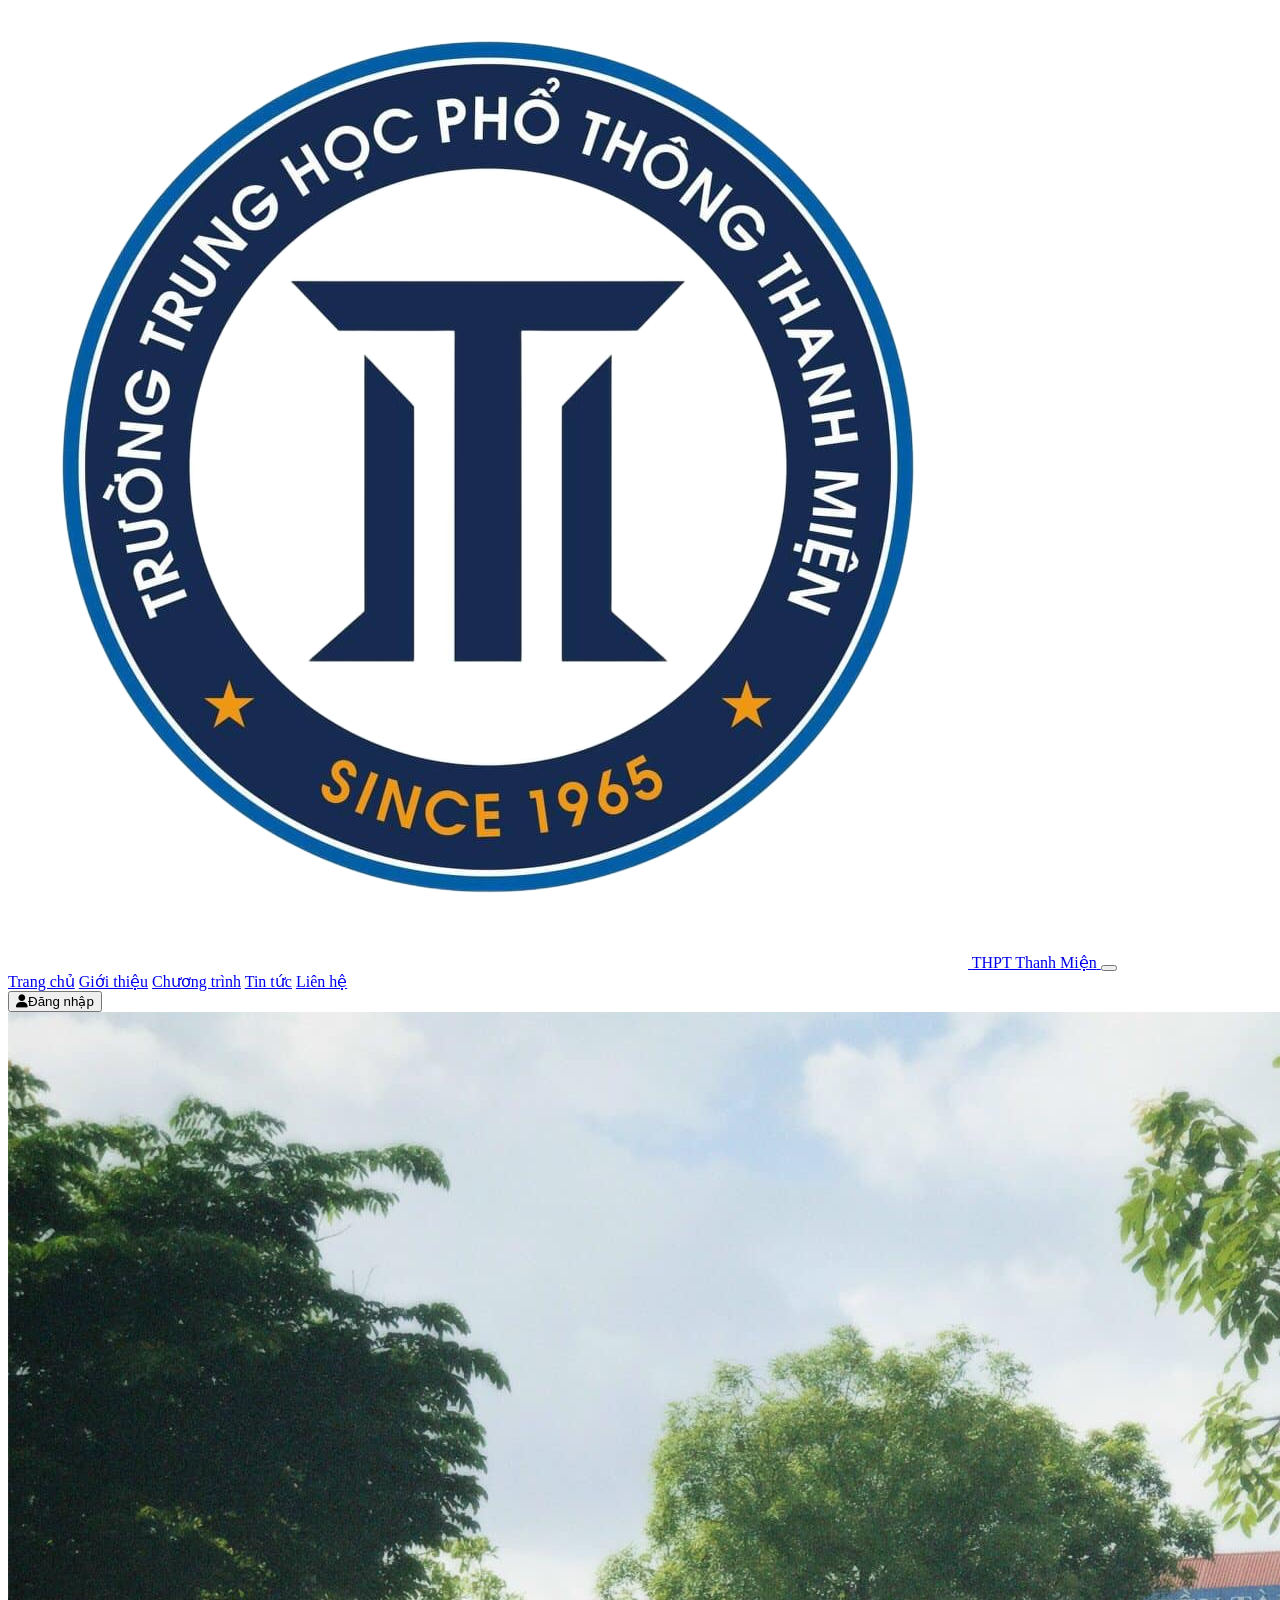
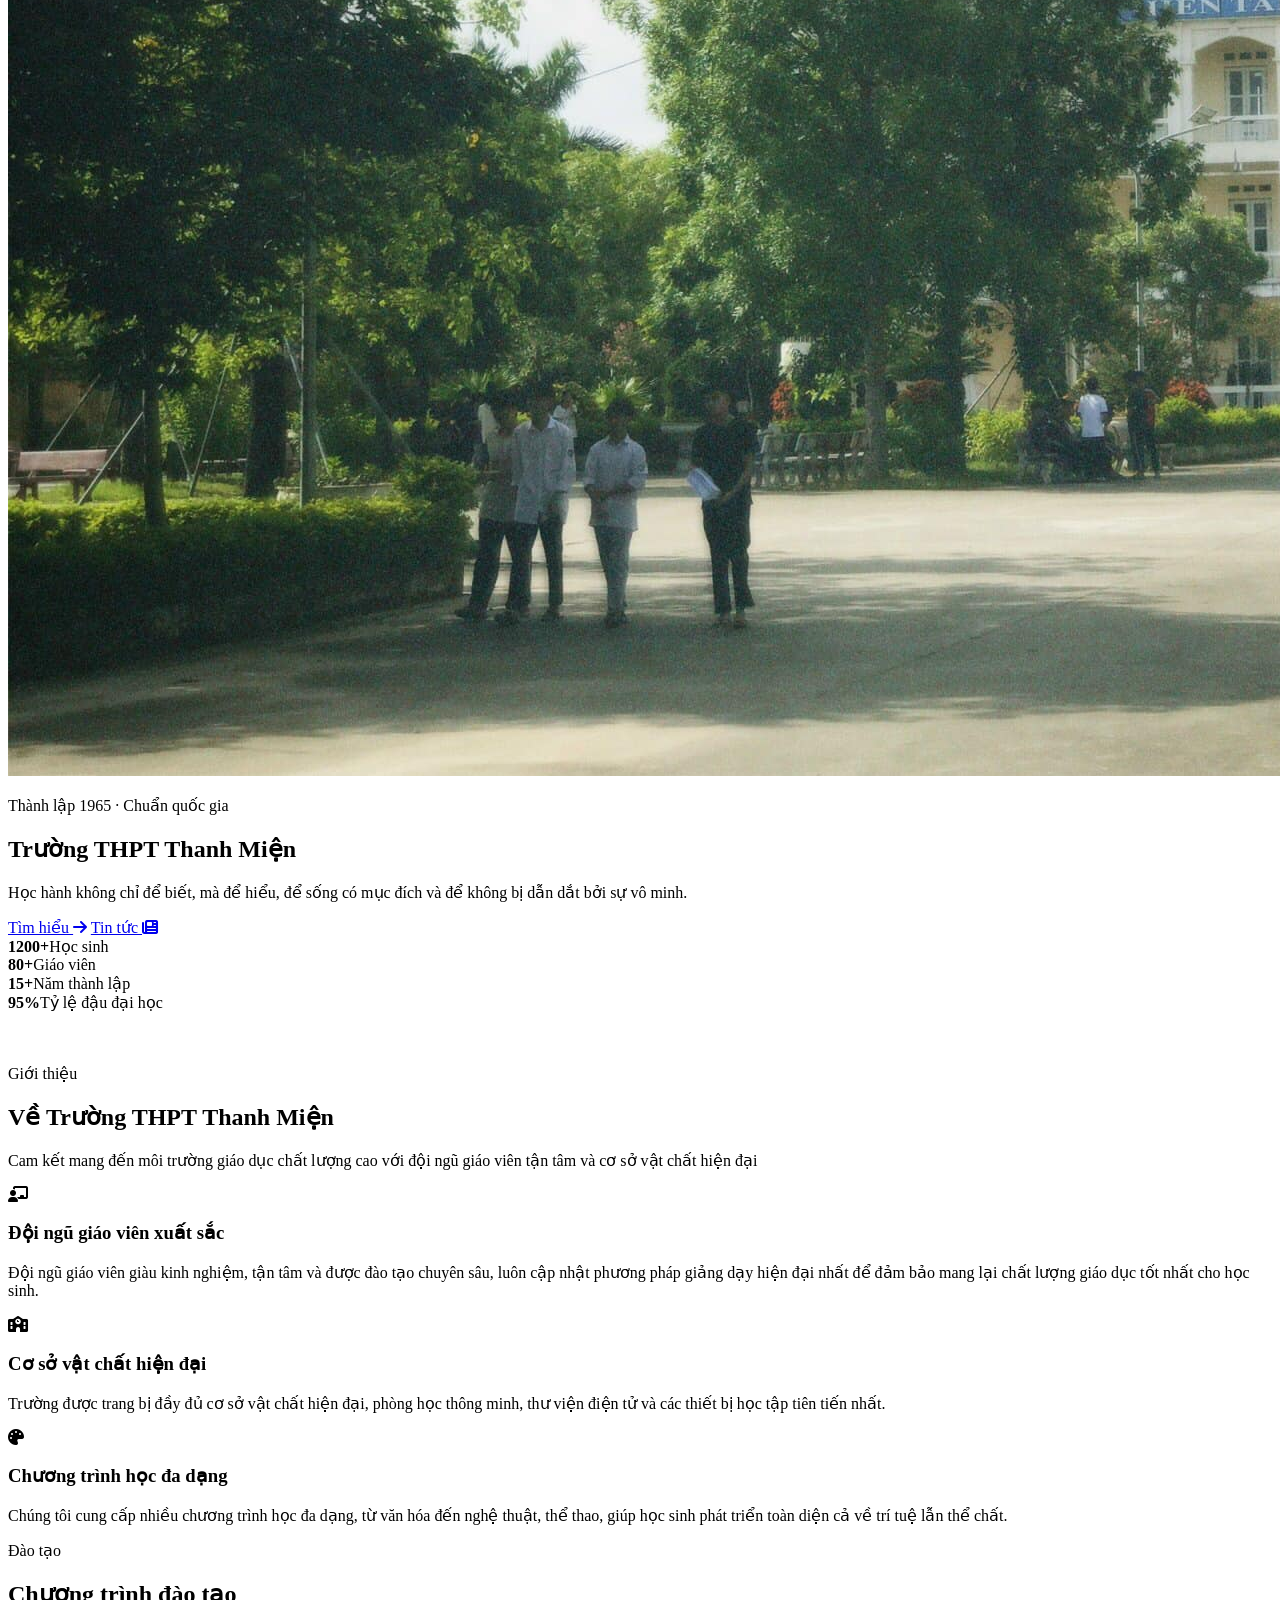
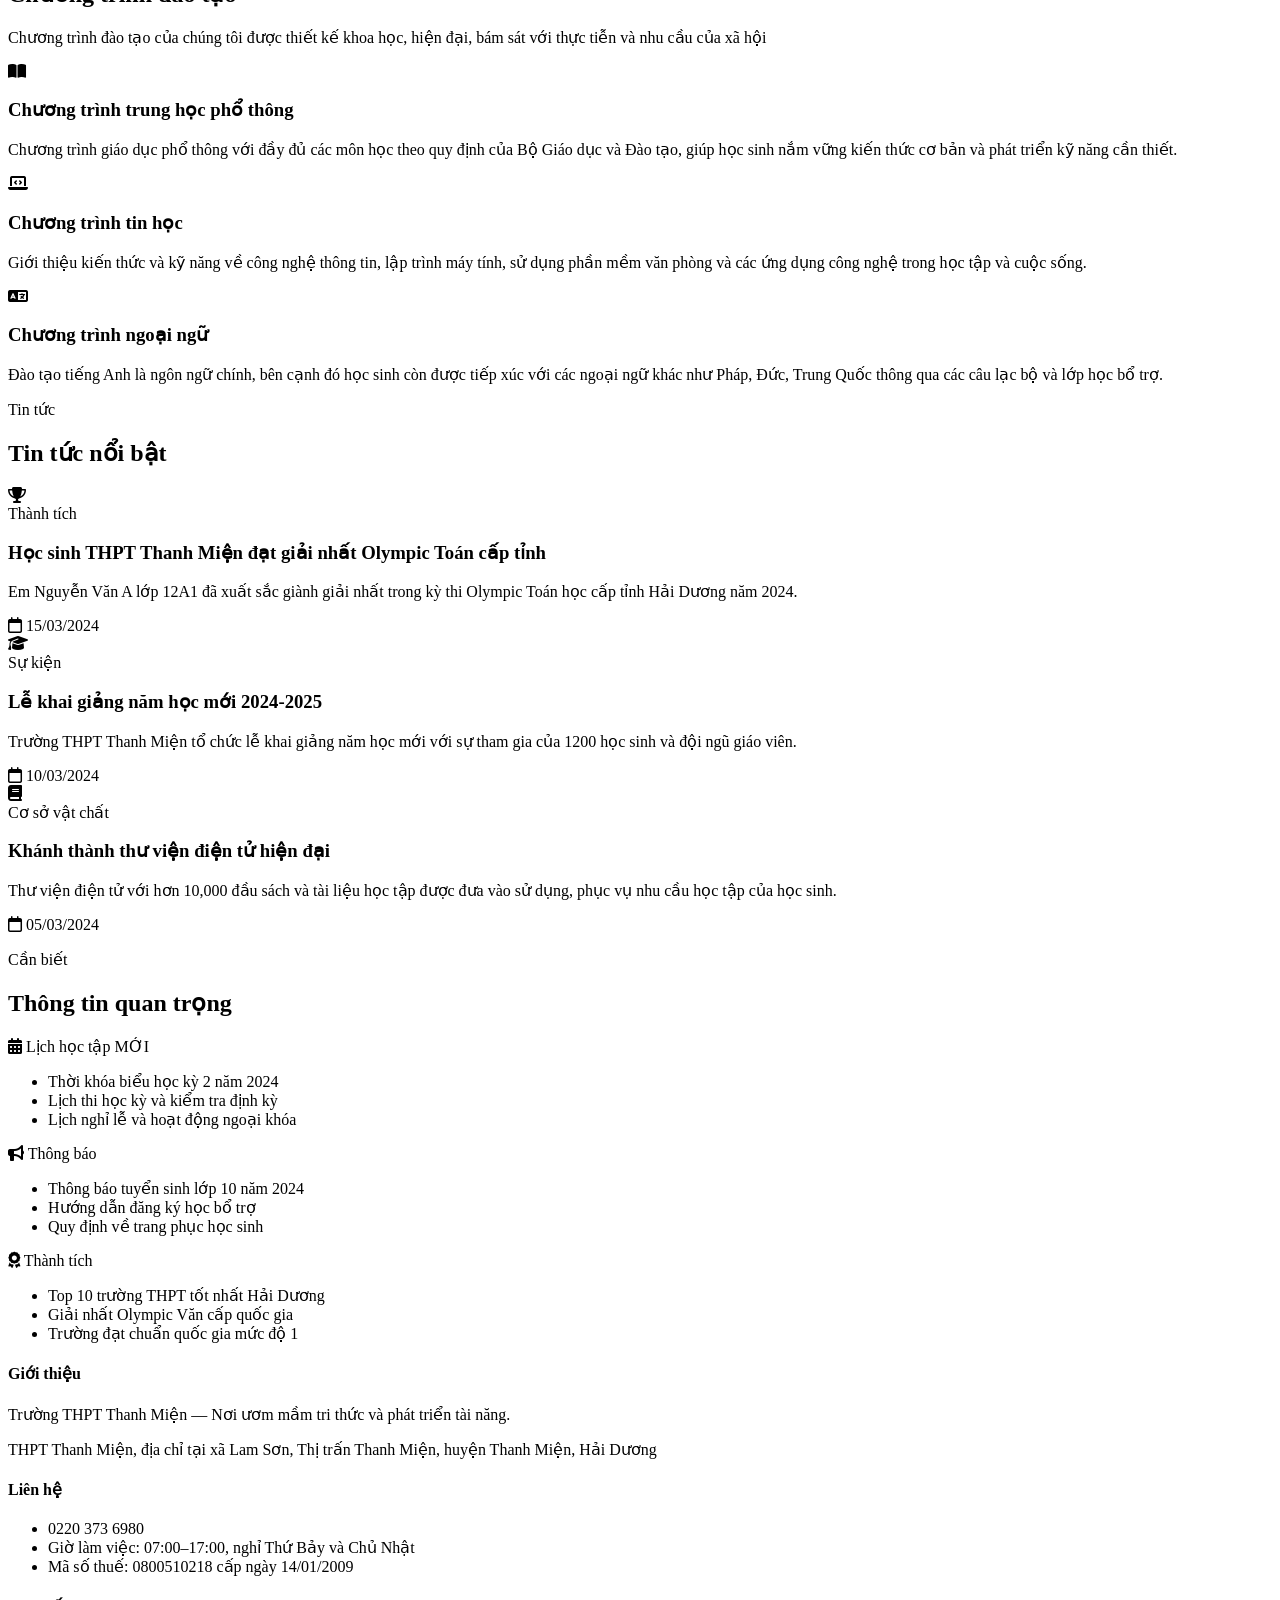
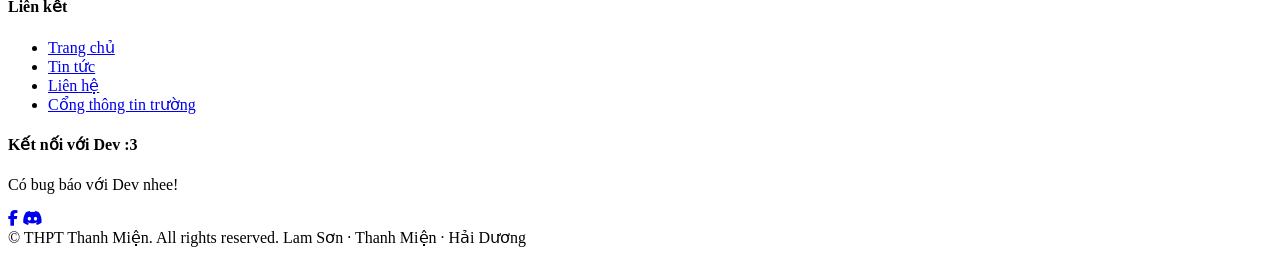
==== commit c31151c9: "idk lol" ====
--- a/index.html
+++ b/index.html
@@ -1,1114 +1,254 @@
 <!DOCTYPE html>
 <html lang="vi">
 <head>
-    <meta charset="UTF-8">
-    <meta name="viewport" content="width=device-width, initial-scale=1.0">
-    <title>THPT Thanh Miện</title>
-    <link href="https://cdnjs.cloudflare.com/ajax/libs/font-awesome/6.4.0/css/all.min.css" rel="stylesheet">
-    <link href="https://fonts.googleapis.com/css2?family=Inter:wght@300;400;500;600;700;800&display=swap" rel="stylesheet">
-    <style>
-            :root {
-            --primary-color: #2563eb;
-            --secondary-color: #1e40af;
-            --accent-color: #3b82f6;
-            --success-color: #10b981;
-            --warning-color: #f59e0b;
-            --danger-color: #ef4444;
-            --dark-color: #0f172a;
-            --light-color: #f8fafc;
-            --gray-50: #f9fafb;
-            --gray-100: #f3f4f6;
-            --gray-200: #e5e7eb;
-            --gray-300: #d1d5db;
-            --gray-400: #9ca3af;
-            --gray-500: #6b7280;
-            --gray-600: #4b5563;
-            --gray-700: #374151;
-            --gray-800: #1f2937;
-            --gray-900: #111827;
-            --text-primary: #0f172a;
-            --text-secondary: #475569;
-            --text-muted: #64748b;
-            --border-color: #e2e8f0;
-            --shadow-sm: 0 1px 2px 0 rgb(0 0 0 / 0.05);
-            --shadow: 0 1px 3px 0 rgb(0 0 0 / 0.1), 0 1px 2px -1px rgb(0 0 0 / 0.1);
-            --shadow-md: 0 4px 6px -1px rgb(0 0 0 / 0.1), 0 2px 4px -2px rgb(0 0 0 / 0.1);
-            --shadow-lg: 0 10px 15px -3px rgb(0 0 0 / 0.1), 0 4px 6px -4px rgb(0 0 0 / 0.1);
-            --shadow-xl: 0 20px 25px -5px rgb(0 0 0 / 0.1), 0 8px 10px -6px rgb(0 0 0 / 0.1);
-            --gradient-primary: linear-gradient(135deg, #667eea 0%, #764ba2 100%);
-            --gradient-accent: linear-gradient(135deg, #2563eb 0%, #3b82f6 100%);
-            --gradient-surface: linear-gradient(135deg, #f8fafc 0%, #e2e8f0 100%);
-        }
-
-        * {
-            margin: 0;
-            padding: 0;
-            box-sizing: border-box;
-        }
-
-        body {
-            font-family: 'Inter', -apple-system, BlinkMacSystemFont, 'Segoe UI', Roboto, sans-serif;
-            line-height: 1.6;
-            color: var(--text-primary);
-            overflow-x: hidden;
-            scroll-behavior: smooth;
-            background-color: #ffffff;
-        }
-
-        .navbar {
-            position: fixed;
-            top: 0;
-            width: 100%;
-            background: rgba(255, 255, 255, 0.85);
-            backdrop-filter: blur(20px);
-            -webkit-backdrop-filter: blur(20px);
-            z-index: 1000;
-            padding: 1rem 0;
-            transition: all 0.3s cubic-bezier(0.4, 0, 0.2, 1);
-            border-bottom: 1px solid rgba(255, 255, 255, 0.2);
-        }
-
-        .navbar.scrolled {
-            background: rgba(255, 255, 255, 0.95);
-            box-shadow: var(--shadow-lg);
-            padding: 0.75rem 0;
-        }
-
-        .nav-container {
-            max-width: 1280px;
-            margin: 0 auto;
-            display: flex;
-            justify-content: space-between;
-            align-items: center;
-            padding: 0 2rem;
-        }
-
-        .logo {
-            font-size: 1.5rem;
-            font-weight: 700;
-            color: var(--primary-color);
-            display: flex;
-            align-items: center;
-            gap: 12px;
-            text-decoration: none;
-            transition: all 0.3s ease;
-        }
-
-        .logo i {
-            font-size: 2rem;
-            background: var(--gradient-accent);
-            -webkit-background-clip: text;
-            -webkit-text-fill-color: transparent;
-            background-clip: text;
-        }
-
-        .logo:hover {
-            transform: scale(1.05);
-        }
-
-        .nav-center {
-            display: flex;
-            align-items: center;
-            gap: 2.5rem;
-        }
-
-        .nav-menu {
-            display: flex;
-            list-style: none;
-            gap: 2.5rem;
-            align-items: center;
-        }
-
-        .nav-link {
-            text-decoration: none;
-            color: var(--text-primary);
-            font-weight: 500;
-            font-size: 0.95rem;
-            position: relative;
-            padding: 0.5rem 0;
-            transition: all 0.3s cubic-bezier(0.4, 0, 0.2, 1);
-        }
-
-        .nav-link:hover {
-            color: var(--primary-color);
-        }
-
-        .nav-link::before {
-            content: '';
-            position: absolute;
-            width: 0;
-            height: 2px;
-            bottom: 0;
-            left: 50%;
-            background: var(--gradient-accent);
-            transition: all 0.3s cubic-bezier(0.4, 0, 0.2, 1);
-            border-radius: 1px;
-        }
-
-        .nav-link:hover::before {
-            width: 100%;
-            left: 0;
-        }
-
-        .login-btn {
-            background: var(--gradient-accent);
-            color: white;
-            padding: 0.75rem 1.5rem;
-            border-radius: 25px;
-            text-decoration: none;
-            font-weight: 600;
-            font-size: 0.9rem;
-            transition: all 0.3s cubic-bezier(0.4, 0, 0.2, 1);
-            border: 2px solid transparent;
-            display: flex;
-            align-items: center;
-            gap: 0.5rem;
-            position: relative;
-            overflow: hidden;
-        }
-
-        .login-btn::before {
-            content: '';
-            position: absolute;
-            top: 0;
-            left: -100%;
-            width: 100%;
-            height: 100%;
-            background: rgba(255, 255, 255, 0.2);
-            transition: left 0.5s;
-        }
-
-        .login-btn:hover::before {
-            left: 100%;
-        }
-
-        .login-btn:hover {
-            transform: translateY(-2px);
-            box-shadow: var(--shadow-lg);
-            border-color: rgba(255, 255, 255, 0.3);
-        }
-
-        .hero {
-            height: 100vh;
-            background: linear-gradient(rgba(0, 0, 0, 0.4), rgba(0, 0, 0, 0.6)), url("img/hero_bg.png");
-            background-size: cover;
-            background-position: center;
-            background-attachment: scroll;
-            background-repeat: no-repeat;
-            display: flex;
-            align-items: center;
-            justify-content: center;
-            text-align: center;
-            color: white;
-            position: relative;
-            overflow: hidden;
-        }
-
-        .hero::before {
-            content: '';
-            position: absolute;
-            top: 0;
-            left: 0;
-            right: 0;
-            bottom: 0;
-            opacity: 0;
-        }
-
-        .hero-particles {
-            position: absolute;
-            width: 100%;
-            height: 100%;
-            overflow: hidden;
-        }
-
-        .particle {
-            position: absolute;
-            background: rgba(255, 255, 255, 0.1);
-            border-radius: 50%;
-            animation: float 6s ease-in-out infinite;
-        }
-
-        .particle:nth-child(1) { width: 4px; height: 4px; left: 10%; top: 20%; animation-delay: 0s; }
-        .particle:nth-child(2) { width: 6px; height: 6px; left: 20%; top: 60%; animation-delay: 1s; }
-        .particle:nth-child(3) { width: 3px; height: 3px; left: 70%; top: 30%; animation-delay: 2s; }
-        .particle:nth-child(4) { width: 5px; height: 5px; left: 80%; top: 70%; animation-delay: 3s; }
-        .particle:nth-child(5) { width: 4px; height: 4px; left: 60%; top: 10%; animation-delay: 4s; }
-
-        @keyframes float {
-            0%, 100% { transform: translateY(0) rotate(0deg) scale(1); opacity: 1; }
-            50% { transform: translateY(-20px) rotate(180deg) scale(1.1); opacity: 0.8; }
-        }
-
-        .hero-content {
-            z-index: 2;
-            max-width: 900px;
-            padding: 0 2rem;
-            animation: fadeInUp 1s cubic-bezier(0.4, 0, 0.2, 1);
-        }
-
-        @keyframes fadeInUp {
-            from {
-                opacity: 0;
-                transform: translateY(60px);
-            }
-            to {
-                opacity: 1;
-                transform: translateY(0);
-            }
-        }
-
-        .hero h1 {
-            font-size: clamp(2.5rem, 5vw, 4rem);
-            margin-bottom: 1.5rem;
-            font-weight: 800;
-            letter-spacing: -0.02em;
-            line-height: 1.1;
-            background: linear-gradient(135deg, #ffffff 0%, #e2e8f0 100%);
-            -webkit-background-clip: text;
-            background-clip: text;
-            text-shadow: 2px 2px 4px rgba(0, 0, 0, 0.3);
-        }
-
-        .hero p {
-            font-size: clamp(1.1rem, 2vw, 1.4rem);
-            margin-bottom: 2.5rem;
-            opacity: 0.95;
-            font-weight: 400;
-            max-width: 600px;
-            margin-left: auto;
-            margin-right: auto;
-            line-height: 1.6;
-            text-shadow: 1px 1px 2px rgba(0, 0, 0, 0.5);
-        }
-
-        .cta-button {
-            display: inline-flex;
-            align-items: center;
-            gap: 12px;
-            padding: 1rem 2.5rem;
-            background: rgba(255, 255, 255, 0.15);
-            color: white;
-            text-decoration: none;
-            border-radius: 50px;
-            border: 2px solid rgba(255, 255, 255, 0.3);
-            transition: all 0.4s cubic-bezier(0.4, 0, 0.2, 1);
-            backdrop-filter: blur(20px);
-            font-weight: 600;
-            font-size: 1.1rem;
-            position: relative;
-            overflow: hidden;
-        }
-
-        .cta-button::before {
-            content: '';
-            position: absolute;
-            top: 0;
-            left: -100%;
-            width: 100%;
-            height: 100%;
-            background: rgba(255, 255, 255, 0.1);
-            transition: left 0.5s;
-        }
-
-        .cta-button:hover::before {
-            left: 100%;
-        }
-
-        .cta-button:hover {
-            background: rgba(255, 255, 255, 0.25);
-            transform: translateY(-3px);
-            box-shadow: 0 20px 40px rgba(0, 0, 0, 0.2);
-            border-color: rgba(255, 255, 255, 0.5);
-        }
-
-        .section {
-            padding: 7rem 0;
-            max-width: 1280px;
-            margin: 0 auto;
-            padding-left: 2rem;
-            padding-right: 2rem;
-        }
-
-        .section-title {
-            text-align: center;
-            font-size: clamp(2rem, 4vw, 3rem);
-            margin-bottom: 1rem;
-            font-weight: 800;
-            color: var(--text-primary);
-            position: relative;
-            letter-spacing: -0.02em;
-        }
-
-        .section-subtitle {
-            text-align: center;
-            font-size: 1.2rem;
-            color: var(--text-secondary);
-            margin-bottom: 4rem;
-            max-width: 600px;
-            margin-left: auto;
-            margin-right: auto;
-        }
-
-        .features {
-            display: grid;
-            grid-template-columns: repeat(auto-fit, minmax(350px, 1fr));
-            gap: 2.5rem;
-            margin-top: 4rem;
-        }
-
-        .feature-card {
-            background: white;
-            padding: 3rem 2rem;
-            border-radius: 24px;
-            text-align: center;
-            box-shadow: var(--shadow-lg);
-            transition: all 0.4s cubic-bezier(0.4, 0, 0.2, 1);
-            border: 1px solid var(--border-color);
-            position: relative;
-            overflow: hidden;
-        }
-
-        .feature-card::before {
-            content: '';
-            position: absolute;
-            top: 0;
-            left: 0;
-            right: 0;
-            height: 4px;
-            background: var(--gradient-accent);
-            transform: scaleX(0);
-            transition: transform 0.4s cubic-bezier(0.4, 0, 0.2, 1);
-        }
-
-        .feature-card:hover::before {
-            transform: scaleX(1);
-        }
-
-        .feature-card:hover {
-            transform: translateY(-12px);
-            box-shadow: var(--shadow-xl);
-            border-color: var(--primary-color);
-        }
-
-        .feature-icon {
-            font-size: 3.5rem;
-            background: var(--gradient-accent);
-            -webkit-background-clip: text;
-            -webkit-text-fill-color: transparent;
-            background-clip: text;
-            margin-bottom: 1.5rem;
-            display: block;
-            transition: transform 0.4s cubic-bezier(0.4, 0, 0.2, 1);
-        }
-
-        .feature-card:hover .feature-icon {
-            transform: scale(1.1) rotate(5deg);
-        }
-
-        .feature-card h3 {
-            font-size: 1.5rem;
-            font-weight: 700;
-            margin-bottom: 1rem;
-            color: var(--text-primary);
-        }
-
-        .feature-card p {
-            color: var(--text-secondary);
-            line-height: 1.7;
-            font-size: 1.05rem;
-        }
-
-        .stats {
-            background: var(--gradient-surface);
-            padding: 6rem 0;
-            position: relative;
-            overflow: hidden;
-        }
-
-        .stats::before {
-            content: '';
-            position: absolute;
-            top: -50%;
-            left: -50%;
-            width: 200%;
-            height: 200%;
-            background: radial-gradient(circle, rgba(37, 99, 235, 0.05) 0%, transparent 50%);
-            animation: rotate 30s linear infinite;
-        }
-
-        @keyframes rotate {
-            from { transform: rotate(0deg); }
-            to { transform: rotate(360deg); }
-        }
-
-        .stats-container {
-            max-width: 1280px;
-            margin: 0 auto;
-            display: grid;
-            grid-template-columns: repeat(auto-fit, minmax(250px, 1fr));
-            gap: 2rem;
-            padding: 0 2rem;
-            position: relative;
-            z-index: 2;
-        }
-
-        .stat-item {
-            background: rgba(255, 255, 255, 0.9);
-            padding: 2.5rem 1.5rem;
-            border-radius: 20px;
-            backdrop-filter: blur(20px);
-            border: 1px solid rgba(255, 255, 255, 0.3);
-            text-align: center;
-            transition: all 0.4s cubic-bezier(0.4, 0, 0.2, 1);
-            position: relative;
-            overflow: hidden;
-        }
-
-        .stat-item::before {
-            content: '';
-            position: absolute;
-            top: 0;
-            left: 0;
-            right: 0;
-            bottom: 0;
-            background: var(--gradient-accent);
-            opacity: 0;
-            transition: opacity 0.4s cubic-bezier(0.4, 0, 0.2, 1);
-            z-index: -1;
-        }
-
-        .stat-item:hover::before {
-            opacity: 0.05;
-        }
-
-        .stat-item:hover {
-            transform: translateY(-8px);
-            box-shadow: var(--shadow-xl);
-            border-color: var(--primary-color);
-        }
-
-        .stat-number {
-            font-size: 3rem;
-            font-weight: 800;
-            color: var(--primary-color);
-            display: block;
-            margin-bottom: 0.5rem;
-            line-height: 1;
-            background: var(--gradient-accent);
-            -webkit-background-clip: text;
-            -webkit-text-fill-color: transparent;
-            background-clip: text;
-        }
-
-        .stat-item p {
-            font-size: 1.1rem;
-            color: var(--text-secondary);
-            font-weight: 600;
-            margin: 0;
-        }
-
-        .main-content-grid {
-            display: grid;
-            grid-template-columns: 1.5fr 1fr;
-            gap: 3rem;
-            align-items: flex-start;
-            margin: 2rem 0;
-        }
-
-        .news-block, .info-block {
-            background: white;
-            border-radius: 20px;
-            padding: 2.5rem;
-            box-shadow: var(--shadow-lg);
-            border: 1px solid var(--border-color);
-        }
-
-        .news-block .section-title, .info-block .section-title {
-            text-align: left;
-            font-size: 1.75rem;
-            margin-bottom: 2rem;
-            color: var(--primary-color);
-            font-weight: 700;
-        }
-
-        .news-card {
-            background: var(--gray-50);
-            border-radius: 16px;
-            padding: 1.5rem;
-            margin-bottom: 1.5rem;
-            border: 1px solid var(--border-color);
-            transition: all 0.3s cubic-bezier(0.4, 0, 0.2, 1);
-            display: flex;
-            gap: 1rem;
-            position: relative;
-            overflow: hidden;
-        }
-
-        .news-card::before {
-            content: '';
-            position: absolute;
-            left: 0;
-            top: 0;
-            bottom: 0;
-            width: 4px;
-            background: var(--gradient-accent);
-            opacity: 0;
-            transition: opacity 0.3s ease;
-        }
-
-        .news-card:hover::before {
-            opacity: 1;
-        }
-
-        .news-card:hover {
-            transform: translateY(-2px);
-            box-shadow: var(--shadow-md);
-            background: white;
-        }
-
-        .news-image {
-            width: 60px;
-            height: 60px;
-            border-radius: 12px;
-            background: var(--gradient-accent);
-            display: flex;
-            align-items: center;
-            justify-content: center;
-            color: white;
-            font-size: 1.5rem;
-            flex-shrink: 0;
-        }
-
-        .news-content {
-            flex: 1;
-        }
-
-        .news-date {
-            color: var(--text-muted);
-            font-size: 0.9rem;
-            margin-bottom: 0.5rem;
-            font-weight: 500;
-        }
-
-        .news-title {
-            font-size: 1.1rem;
-            font-weight: 600;
-            margin-bottom: 0.5rem;
-            color: var(--text-primary);
-            line-height: 1.4;
-        }
-
-        .news-content p {
-            font-size: 0.95rem;
-            color: var(--text-secondary);
-            line-height: 1.5;
-        }
-
-        .info-grid {
-            display: flex;
-            flex-direction: column;
-            gap: 1rem;
-        }
-
-        .info-card {
-            background: var(--gray-50);
-            border-radius: 12px;
-            padding: 1.5rem;
-            border: 1px solid var(--border-color);
-            transition: all 0.3s cubic-bezier(0.4, 0, 0.2, 1);
-        }
-
-        .info-card:hover {
-            background: white;
-            box-shadow: var(--shadow-md);
-            transform: translateY(-1px);
-        }
-
-        .info-card-header {
-            font-weight: 600;
-            font-size: 1rem;
-            margin-bottom: 1rem;
-            display: flex;
-            align-items: center;
-            gap: 0.5rem;
-            color: var(--primary-color);
-        }
-
-        .info-card-header i {
-            font-size: 1.1rem;
-        }
-
-        .info-new {
-            background: var(--danger-color);
-            color: white;
-            font-size: 0.75rem;
-            padding: 2px 6px;
-            border-radius: 6px;
-            margin-left: 8px;
-            font-weight: 600;
-        }
-
-        .info-list {
-            list-style: none;
-            margin: 0;
-            padding: 0;
-        }
-
-        .info-list li {
-            margin-bottom: 0.75rem;
-            padding-left: 1rem;
-            position: relative;
-            font-size: 0.95rem;
-            line-height: 1.5;
-            color: var(--text-secondary);
-        }
-
-        .info-list li::before {
-            content: '→';
-            position: absolute;
-            left: 0;
-            color: var(--primary-color);
-            font-weight: bold;
-        }
-
-        .footer {
-            background: var(--dark-color);
-            color: white;
-            padding: 4rem 0 2rem;
-            position: relative;
-            overflow: hidden;
-        }
-
-        .footer::before {
-            content: '';
-            position: absolute;
-            top: 0;
-            left: 0;
-            right: 0;
-            height: 1px;
-            background: var(--gradient-accent);
-        }
-
-        .footer-content {
-            max-width: 1280px;
-            margin: 0 auto;
-            display: grid;
-            grid-template-columns: repeat(auto-fit, minmax(280px, 1fr));
-            gap: 3rem;
-            padding: 0 2rem;
-            margin-bottom: 2rem;
-        }
-
-        .footer-section h3 {
-            margin-bottom: 1.5rem;
-            color: white;
-            font-weight: 700;
-            font-size: 1.2rem;
-        }
-
-        .footer-section p, .footer-section a {
-            color: var(--gray-400);
-            text-decoration: none;
-            margin-bottom: 0.75rem;
-            display: flex;
-            align-items: center;
-            gap: 0.5rem;
-            transition: color 0.3s ease;
-            font-size: 0.95rem;
-        }
-
-        .footer-section a:hover {
-            color: white;
-        }
-
-        .footer-bottom {
-            text-align: center;
-            padding-top: 2rem;
-            border-top: 1px solid var(--gray-800);
-            color: var(--gray-400);
-        }
-
-        .mobile-menu-btn {
-            display: none;
-            background: none;
-            border: none;
-            font-size: 1.5rem;
-            color: var(--text-primary);
-            cursor: pointer;
-            padding: 0.5rem;
-            border-radius: 8px;
-            transition: background-color 0.3s ease;
-        }
-
-        .mobile-menu-btn:hover {
-            background-color: var(--gray-100);
-        }
-
-        @media (max-width: 768px) {
-            .mobile-menu-btn {
-                display: block;
-            }
-
-            .nav-center {
-                display: none;
-                position: absolute;
-                top: 100%;
-                left: 0;
-                width: 100%;
-                background: white;
-                flex-direction: column;
-                padding: 2rem;
-                box-shadow: var(--shadow-xl);
-                border-radius: 0 0 20px 20px;
-                gap: 1rem;
-            }
-
-            .nav-center.active {
-                display: flex;
-            }
-
-            .nav-menu {
-                flex-direction: column;
-                gap: 1rem;
-                width: 100%;
-            }
-
-            .login-btn {
-                margin-top: 1rem;
-                align-self: stretch;
-                justify-content: center;
-            }
-
-            .section {
-                padding: 4rem 1rem;
-            }
-
-            .features {
-                grid-template-columns: 1fr;
-                gap: 2rem;
-            }
-
-            .stats-container {
-                grid-template-columns: repeat(2, 1fr);
-                gap: 1.5rem;
-            }
-
-            .main-content-grid {
-                grid-template-columns: 1fr;
-                gap: 2rem;
-            }
-
-            .news-block, .info-block {
-                padding: 2rem 1.5rem;
-            }
-
-            .footer-content {
-                grid-template-columns: 1fr;
-                gap: 2rem;
-            }
-
-            .hero {
-                background-attachment: scroll;
-            }
-        }
-
-        .fade-in {
-            opacity: 0;
-            transform: translateY(40px);
-            transition: all 0.8s cubic-bezier(0.4, 0, 0.2, 1);
-        }
-
-        .fade-in.visible {
-            opacity: 1;
-            transform: translateY(0);
-        }
-
-        ::-webkit-scrollbar {
-            width: 8px;
-        }
-
-        ::-webkit-scrollbar-track {
-            background: var(--gray-100);
-        }
-
-        ::-webkit-scrollbar-thumb {
-            background: var(--primary-color);
-            border-radius: 4px;
-        }
-
-        ::-webkit-scrollbar-thumb:hover {
-            background: var(--secondary-color);
-        }
-
-        @keyframes pulse {
-            0%, 100% { opacity: 1; }
-            50% { opacity: 0.5; }
-        }
-
-        .loading {
-            animation: pulse 2s infinite;
-        }
-
-</style>
-    <link rel="icon" type="image" href="img/logo.png">
+<meta charset="UTF-8">
+<meta name="viewport" content="width=device-width, initial-scale=1.0">
+<title>THPT Thanh Miện</title>
+<meta name="description" content="Trường THPT Thanh Miện — nơi ươm mầm tri thức và phát triển tài năng. Thông tin tuyển sinh, chương trình đào tạo và tin tức nhà trường.">
+<link rel="icon" href="img/logo.png">
+<link href="https://cdnjs.cloudflare.com/ajax/libs/font-awesome/6.4.0/css/all.min.css" rel="stylesheet">
+<link rel="preconnect" href="https://fonts.googleapis.com">
+<link rel="preconnect" href="https://fonts.gstatic.com" crossorigin>
+<link href="https://fonts.googleapis.com/css2?family=Be+Vietnam+Pro:wght@600;700;800&family=Inter:wght@400;500;600;700&family=JetBrains+Mono:wght@400;500;700&display=swap" rel="stylesheet">
+<link rel="stylesheet" href="assets/liquid-glass.css">
+<link rel="stylesheet" href="assets/glass-ui.css">
+<link rel="stylesheet" href="assets/motion.css">
+<!-- enables the scroll reveal before first paint; without JS the page simply
+     shows everything, which is the behaviour we want as the fallback -->
+<script>document.documentElement.classList.add('js-reveal');</script>
 </head>
-<body onselectstart="return false" oncopy="return false" oncontextmenu="return false">
-    <nav class="navbar" id="navbar">
-        <div class="nav-container">
-            <a href="#home" class="logo">
-                <i class="fas fa-graduation-cap"></i>
-                THPT Thanh Miện
-            </a>
-            <div class="nav-center" id="nav-center">
-                <ul class="nav-menu">
-                    <li><a href="#home" class="nav-link">Trang chủ</a></li>
-                    <li><a href="#about" class="nav-link">Giới thiệu</a></li>
-                    <li><a href="#programs" class="nav-link">Chương trình</a></li>
-                    <li><a href="news.html" class="nav-link">Tin tức</a></li>
-                    <li><a href="contact.html" class="nav-link">Liên hệ</a></li>
-                </ul>
-                <a href="#login" class="login-btn" id="loginBtn">
-                    <i class="fas fa-user"></i>
-                    <span>Đăng nhập</span>
-                </a>
-            </div>
-            <button class="mobile-menu-btn" id="mobile-menu-btn">
-                <i class="fas fa-bars"></i>
-            </button>
-        </div>
-    </nav>
-    <section id="home" class="hero">
-        <div class="hero-particles">
-            <div class="particle"></div>
-            <div class="particle"></div>
-            <div class="particle"></div>
-            <div class="particle"></div>
-            <div class="particle"></div>
-        </div>
-        <div class="hero-content">
-            <h1>Trường THPT Thanh Miện</h1>
-            <p>Học hành không chỉ để biết, mà để hiểu, để sống có mục đích và để không bị dẫn dắt bởi sự vô minh.</p>
-            <a href="#about" class="cta-button">
-                <span>Tìm hiểu</span>
-                <i class="fas fa-arrow-right"></i>
-            </a>
-        </div>
-    </section>
-    <section id="about" class="section">
-        <div class="fade-in">
-            <h2 class="section-title">Về Trường THPT Thanh Miện</h2>
-            <p class="section-subtitle">Cam kết mang đến môi trường giáo dục chất lượng cao với đội ngũ giáo viên tận tâm và cơ sở vật chất hiện đại</p>
-            <div class="features">
-                <div class="feature-card">
-                    <i class="fas fa-chalkboard-teacher feature-icon"></i>
-                    <h3>Đội ngũ giáo viên xuất sắc</h3>
-                    <p>Đội ngũ giáo viên giàu kinh nghiệm, tận tâm và được đào tạo chuyên sâu, luôn cập nhật phương pháp giảng dạy hiện đại nhất để đảm bảo mang lại chất lượng giáo dục tốt nhất cho học sinh.</p>
-                </div>
-                <div class="feature-card">
-                    <i class="fas fa-school feature-icon"></i>
-                    <h3>Cơ sở vật chất hiện đại</h3>
-                    <p>Trường được trang bị đầy đủ cơ sở vật chất hiện đại, phòng học thông minh, thư viện điện tử và các thiết bị học tập tiên tiến nhất.</p>
-                </div>
-                <div class="feature-card">
-                    <i class="fas fa-graduation-cap feature-icon"></i>
-                    <h3>Chương trình học đa dạng</h3>
-                    <p>Chúng tôi cung cấp nhiều chương trình học đa dạng, từ văn hóa đến nghệ thuật, thể thao, giúp học sinh phát triển toàn diện cả về trí tuệ lẫn thể chất.</p>
-                </div>
-            </div>
-        </div>
-    </section>
-    
-    <section class="stats">
-        <div class="stats-container">
-            <div class="stat-item">
-                <span class="stat-number">1200+</span>
-                <p>Học sinh</p>
-            </div>
-            <div class="stat-item">
-                <span class="stat-number">80+</span>
-                <p>Giáo viên</p>
-            </div>
-            <div class="stat-item">
-                <span class="stat-number">15+</span>
-                <p>Năm thành lập</p>
-            </div>
-            <div class="stat-item">
-                <span class="stat-number">95%</span>
-                <p>Tỷ lệ đậu đại học</p>
-            </div>
-        </div>
-    </section>
-
-    <section id="programs" class="section">
-        <div class="fade-in">
-            <h2 class="section-title">Chương trình đào tạo</h2>
-            <p class="section-subtitle">Chương trình đào tạo của chúng tôi được thiết kế khoa học, hiện đại, bám sát với thực tiễn và nhu cầu của xã hội</p>
-            <div class="features">
-                <div class="feature-card">
-                    <i class="fas fa-book-open feature-icon"></i>
-                    <h3>Chương trình trung học phổ thông</h3>
-                    <p>Chương trình giáo dục phổ thông với đầy đủ các môn học theo quy định của Bộ Giáo dục và Đào tạo, giúp học sinh nắm vững kiến thức cơ bản và phát triển kỹ năng cần thiết.</p>
-                </div>
-                <div class="feature-card">
-                    <i class="fas fa-laptop-code feature-icon"></i>
-                    <h3>Chương trình tin học</h3>
-                    <p>Giới thiệu kiến thức và kỹ năng về công nghệ thông tin, lập trình máy tính, sử dụng phần mềm văn phòng và các ứng dụng công nghệ trong học tập và cuộc sống.</p>
-                </div>
-                <div class="feature-card">
-                    <i class="fas fa-language feature-icon"></i>
-                    <h3>Chương trình ngoại ngữ</h3>
-                    <p>Đào tạo tiếng Anh là ngôn ngữ chính, bên cạnh đó học sinh còn được tiếp xúc với các ngoại ngữ khác như Pháp, Đức, Trung Quốc thông qua các câu lạc bộ và lớp học bổ trợ.</p>
-                </div>
-            </div>
-        </div>
-    </section>
-
-    <section class="section">
-        <div class="main-content-grid">
-            <div class="news-block">
-                <h2 class="section-title">Tin tức nổi bật</h2>
-                <div class="news-card">
-                    <div class="news-image">
-                        <i class="fas fa-trophy"></i>
-                    </div>
-                    <div class="news-content">
-                        <div class="news-date">15/03/2024</div>
-                        <div class="news-title">Học sinh THPT Thanh Miện đạt giải nhất Olympic Toán cấp tỉnh</div>
-                        <p>Em Nguyễn Văn A lớp 12A1 đã xuất sắc giành giải nhất trong kỳ thi Olympic Toán học cấp tỉnh Hải Dương năm 2024.</p>
-                    </div>
-                </div>
-                <div class="news-card">
-                    <div class="news-image">
-                        <i class="fas fa-graduation-cap"></i>
-                    </div>
-                    <div class="news-content">
-                        <div class="news-date">10/03/2024</div>
-                        <div class="news-title">Lễ khai giảng năm học mới 2024-2025</div>
-                        <p>Trường THPT Thanh Miện tổ chức lễ khai giảng năm học mới với sự tham gia của 1200 học sinh và đội ngũ giáo viên.</p>
-                    </div>
-                </div>
-                <div class="news-card">
-                    <div class="news-image">
-                        <i class="fas fa-book"></i>
-                    </div>
-                    <div class="news-content">
-                        <div class="news-date">05/03/2024</div>
-                        <div class="news-title">Khánh thành thư viện điện tử hiện đại</div>
-                        <p>Thư viện điện tử với hơn 10,000 đầu sách và tài liệu học tập được đưa vào sử dụng, phục vụ nhu cầu học tập của học sinh.</p>
-                    </div>
-                </div>
-            </div>
-            
-            <div class="info-block">
-                <h2 class="section-title">Thông tin quan trọng</h2>
-                <div class="info-grid">
-                    <div class="info-card">
-                        <div class="info-card-header">
-                            <i class="fas fa-calendar-alt"></i>
-                            Lịch học tập <span class="info-new">MỚI</span>
-                        </div>
-                        <ul class="info-list">
-                            <li>Thời khóa biểu học kỳ 2 năm 2024</li>
-                            <li>Lịch thi học kỳ và kiểm tra định kỳ</li>
-                            <li>Lịch nghỉ lễ và hoạt động ngoại khóa</li>
-                        </ul>
-                    </div>
-                    
-                    <div class="info-card">
-                        <div class="info-card-header">
-                            <i class="fas fa-bullhorn"></i>
-                            Thông báo
-                        </div>
-                        <ul class="info-list">
-                            <li>Thông báo tuyển sinh lớp 10 năm 2024</li>
-                            <li>Hướng dẫn đăng ký học bổ trợ</li>
-                            <li>Quy định về trang phục học sinh</li>
-                        </ul>
-                    </div>
-                    
-                    <div class="info-card">
-                        <div class="info-card-header">
-                            <i class="fas fa-award"></i>
-                            Thành tích
-                        </div>
-                        <ul class="info-list">
-                            <li>Top 10 trường THPT tốt nhất Hải Dương</li>
-                            <li>Giải nhất Olympic Văn cấp quốc gia</li>
-                            <li>Trường đạt chuẩn quốc gia mức độ 1</li>
-                        </ul>
-                    </div>
-                </div>
-            </div>
-        </div>
-    </section>
-    <footer class="footer">
-        <div class="footer-content">
-            <div class="footer-section">
-                <h3>Giới thiệu</h3>
-                <p>Trường THPT Thanh Miện - Nơi ươm mầm tri thức và phát triển tài năng.</p>
-                <p>&copy;THPT Thanh Miện. All rights reserved.</p>
-            </div>
-            <div class="footer-section">
-                <h3>Liên hệ</h3>
-                <p><i class="fas fa-phone"></i>0220 373 6980. Giờ làm việc: 07:00–17:00, nghỉ Thứ Bảy và Chủ Nhật</p>
-                <p><i class="fas fa-fax"></i>Mã số thuế: 0800510218 cấp ngày 14/01/2009 </p>
-                <p><i class="fas fa-location-arrow"></i>THPT Thanh Miện, địa chỉ tại xã Lam Sơn, Thị trấn Thanh Miện, huyện Thanh Miện, Hải Dương</p>
-            </div>
-            <div class="footer-section">
-                <h3>Kết nối với Dev :3</h3>
-                <p>Có bug báo với Dev nhee!</p>
-                <a href="https://www.facebook.com/ann.thaii.70909/" class="social-icon" target="_blank" rel="noopener noreferrer"><i class="fab fa-facebook"></i>Facebook.</a>
-            </div>
-        </div>
-        <div class="footer-bottom">
-            <p>THPT Thanh Miện. All rights reserved.</p>
-        </div>
-    </footer>
-    <script>
-        const navbar = document.getElementById('navbar');
-        const mobileMenuBtn = document.getElementById('mobile-menu-btn');
-        const navCenter = document.getElementById('nav-center');
-        const loginBtn = document.getElementById('loginBtn');
-
-        window.addEventListener('scroll', () => {
-            if (window.scrollY > 50) {
-                navbar.classList.add('scrolled');
-            } else {
-                navbar.classList.remove('scrolled');
-            }
-        });
-
-        mobileMenuBtn.addEventListener('click', () => {
-            navCenter.classList.toggle('active');
-        });
-
-        document.addEventListener('click', (e) => {
-            if (!navCenter.contains(e.target) && !mobileMenuBtn.contains(e.target)) {
-                navCenter.classList.remove('active');
-            }
-        });
-        loginBtn.addEventListener('click', (e) => {
-            e.preventDefault();
-            alert('Chức năng đăng nhập đang được phát triển!');
-        });
-
-        const observer = new IntersectionObserver((entries) => {
-            entries.forEach(entry => {
-                if (entry.isIntersecting) {
-                    entry.target.classList.add('visible');
-                } else {
-                    entry.target.classList.remove('visible');
-                }
-            });
-        }, { threshold: 0.2 });
-
-        document.querySelectorAll('.fade-in').forEach((section) => {
-            observer.observe(section);
-        });
-
-        document.addEventListener('selectstart', function(e) { e.preventDefault(); });
-        document.addEventListener('copy', function(e) { e.preventDefault(); });
-        document.addEventListener('contextmenu', function(e) { e.preventDefault(); });
-    </script>
+
+<body>
+
+<div class="ground" aria-hidden="true">
+  <div class="g-photo"></div>
+  <div class="g-aurora"><i></i><i></i><i></i><i></i></div>
+  <div class="g-grid"></div>
+  <div class="g-veil"></div>
+</div>
+
+<nav class="nav" data-glass data-glass-dense data-glass-bevel="14" data-glass-static aria-label="Điều hướng chính">
+  <a class="brand" href="index.html">
+    <img src="img/logo.png" alt="Logo Trường THPT Thanh Miện">
+    <span>THPT Thanh Miện</span>
+  </a>
+  <button class="burger" type="button" aria-label="Mở menu" aria-expanded="false"><span></span></button>
+  <div class="nav-links">
+    <a href="index.html">Trang chủ</a>
+    <a href="#gioi-thieu">Giới thiệu</a>
+    <a href="#chuong-trinh">Chương trình</a>
+    <a href="news.html">Tin tức</a>
+    <a href="contact.html">Liên hệ</a>
+  </div>
+  <button class="nav-cta" id="loginBtn" type="button">
+    <i class="fas fa-user"></i><span>Đăng nhập</span>
+  </button>
+</nav>
+
+<main>
+
+  <!-- Hero -->
+  <section class="hero wrap" id="home">
+    <div class="hero-frame">
+      <img src="img/hero_bg.png" alt="Khuôn viên Trường THPT Thanh Miện">
+      <div class="hero-card" data-glass data-glass-bevel="20" data-glass-refract="1.3">
+        <p class="eyebrow">Thành lập 1965 · Chuẩn quốc gia</p>
+        <h1>Trường THPT Thanh Miện</h1>
+        <p>Học hành không chỉ để biết, mà để hiểu, để sống có mục đích và để không bị dẫn dắt bởi sự vô minh.</p>
+        <div class="hero-actions">
+          <a class="btn btn-solid" href="#gioi-thieu">Tìm hiểu <i class="fas fa-arrow-right"></i></a>
+          <a class="btn btn-glass lg-press" href="news.html" data-glass data-glass-bevel="14" data-glass-refract="1.2">Tin tức <i class="fas fa-newspaper"></i></a>
+        </div>
+      </div>
+    </div>
+  </section>
+
+  <!-- Stats -->
+  <section class="wrap" style="padding-bottom:clamp(20px,3vw,36px)">
+    <div class="grid g-4">
+      <div class="stat rise" data-glass data-glass-bevel="18"><b>1200+</b><span>Học sinh</span></div>
+      <div class="stat rise" data-glass data-glass-bevel="18"><b>80+</b><span>Giáo viên</span></div>
+      <div class="stat rise" data-glass data-glass-bevel="18"><b>15+</b><span>Năm thành lập</span></div>
+      <div class="stat rise" data-glass data-glass-bevel="18"><b>95%</b><span>Tỷ lệ đậu đại học</span></div>
+    </div>
+  </section>
+
+  <!-- About -->
+  <section class="sec wrap" id="gioi-thieu">
+    <header class="sec-head rise">
+      <p class="eyebrow">Giới thiệu</p>
+      <h2>Về Trường THPT Thanh Miện</h2>
+      <p>Cam kết mang đến môi trường giáo dục chất lượng cao với đội ngũ giáo viên tận tâm và cơ sở vật chất hiện đại</p>
+    </header>
+    <div class="grid g-3">
+      <article class="card rise" data-glass data-glass-bevel="20">
+        <div class="card-icon i-sky"><i class="fas fa-chalkboard-user"></i></div>
+        <h3>Đội ngũ giáo viên xuất sắc</h3>
+        <p>Đội ngũ giáo viên giàu kinh nghiệm, tận tâm và được đào tạo chuyên sâu, luôn cập nhật phương pháp giảng dạy hiện đại nhất để đảm bảo mang lại chất lượng giáo dục tốt nhất cho học sinh.</p>
+      </article>
+      <article class="card rise" data-glass data-glass-bevel="20">
+        <div class="card-icon i-aqua"><i class="fas fa-school"></i></div>
+        <h3>Cơ sở vật chất hiện đại</h3>
+        <p>Trường được trang bị đầy đủ cơ sở vật chất hiện đại, phòng học thông minh, thư viện điện tử và các thiết bị học tập tiên tiến nhất.</p>
+      </article>
+      <article class="card rise" data-glass data-glass-bevel="20">
+        <div class="card-icon i-leaf"><i class="fas fa-palette"></i></div>
+        <h3>Chương trình học đa dạng</h3>
+        <p>Chúng tôi cung cấp nhiều chương trình học đa dạng, từ văn hóa đến nghệ thuật, thể thao, giúp học sinh phát triển toàn diện cả về trí tuệ lẫn thể chất.</p>
+      </article>
+    </div>
+  </section>
+
+  <!-- Programs -->
+  <section class="sec wrap" id="chuong-trinh">
+    <header class="sec-head rise">
+      <p class="eyebrow">Đào tạo</p>
+      <h2>Chương trình đào tạo</h2>
+      <p>Chương trình đào tạo của chúng tôi được thiết kế khoa học, hiện đại, bám sát với thực tiễn và nhu cầu của xã hội</p>
+    </header>
+    <div class="grid g-3">
+      <article class="card rise" data-glass data-glass-bevel="20">
+        <div class="card-icon i-sky"><i class="fas fa-book-open"></i></div>
+        <h3>Chương trình trung học phổ thông</h3>
+        <p>Chương trình giáo dục phổ thông với đầy đủ các môn học theo quy định của Bộ Giáo dục và Đào tạo, giúp học sinh nắm vững kiến thức cơ bản và phát triển kỹ năng cần thiết.</p>
+      </article>
+      <article class="card rise" data-glass data-glass-bevel="20">
+        <div class="card-icon i-ochre"><i class="fas fa-laptop-code"></i></div>
+        <h3>Chương trình tin học</h3>
+        <p>Giới thiệu kiến thức và kỹ năng về công nghệ thông tin, lập trình máy tính, sử dụng phần mềm văn phòng và các ứng dụng công nghệ trong học tập và cuộc sống.</p>
+      </article>
+      <article class="card rise" data-glass data-glass-bevel="20">
+        <div class="card-icon i-rose"><i class="fas fa-language"></i></div>
+        <h3>Chương trình ngoại ngữ</h3>
+        <p>Đào tạo tiếng Anh là ngôn ngữ chính, bên cạnh đó học sinh còn được tiếp xúc với các ngoại ngữ khác như Pháp, Đức, Trung Quốc thông qua các câu lạc bộ và lớp học bổ trợ.</p>
+      </article>
+    </div>
+  </section>
+
+  <!-- News -->
+  <section class="sec wrap" id="tin-tuc">
+    <header class="sec-head rise">
+      <p class="eyebrow">Tin tức</p>
+      <h2>Tin tức nổi bật</h2>
+    </header>
+    <div class="grid g-3">
+      <article class="news-card rise" data-glass data-glass-bevel="20">
+        <div class="news-thumb"><i class="fas fa-trophy"></i></div>
+        <div class="news-body">
+          <span class="tag">Thành tích</span>
+          <h3>Học sinh THPT Thanh Miện đạt giải nhất Olympic Toán cấp tỉnh</h3>
+          <p>Em Nguyễn Văn A lớp 12A1 đã xuất sắc giành giải nhất trong kỳ thi Olympic Toán học cấp tỉnh Hải Dương năm 2024.</p>
+          <div class="news-meta"><i class="far fa-calendar"></i> 15/03/2024</div>
+        </div>
+      </article>
+      <article class="news-card rise" data-glass data-glass-bevel="20">
+        <div class="news-thumb"><i class="fas fa-graduation-cap"></i></div>
+        <div class="news-body">
+          <span class="tag">Sự kiện</span>
+          <h3>Lễ khai giảng năm học mới 2024-2025</h3>
+          <p>Trường THPT Thanh Miện tổ chức lễ khai giảng năm học mới với sự tham gia của 1200 học sinh và đội ngũ giáo viên.</p>
+          <div class="news-meta"><i class="far fa-calendar"></i> 10/03/2024</div>
+        </div>
+      </article>
+      <article class="news-card rise" data-glass data-glass-bevel="20">
+        <div class="news-thumb"><i class="fas fa-book"></i></div>
+        <div class="news-body">
+          <span class="tag">Cơ sở vật chất</span>
+          <h3>Khánh thành thư viện điện tử hiện đại</h3>
+          <p>Thư viện điện tử với hơn 10,000 đầu sách và tài liệu học tập được đưa vào sử dụng, phục vụ nhu cầu học tập của học sinh.</p>
+          <div class="news-meta"><i class="far fa-calendar"></i> 05/03/2024</div>
+        </div>
+      </article>
+    </div>
+  </section>
+
+  <!-- Key info -->
+  <section class="sec wrap" id="thong-tin">
+    <header class="sec-head rise">
+      <p class="eyebrow">Cần biết</p>
+      <h2>Thông tin quan trọng</h2>
+    </header>
+    <div class="grid g-3">
+      <div class="info rise" data-glass data-glass-bevel="20">
+        <div class="info-head">
+          <i class="i-sky"><i class="fas fa-calendar-days"></i></i>
+          Lịch học tập
+          <span class="pill-new">MỚI</span>
+        </div>
+        <ul>
+          <li>Thời khóa biểu học kỳ 2 năm 2024</li>
+          <li>Lịch thi học kỳ và kiểm tra định kỳ</li>
+          <li>Lịch nghỉ lễ và hoạt động ngoại khóa</li>
+        </ul>
+      </div>
+      <div class="info rise" data-glass data-glass-bevel="20">
+        <div class="info-head">
+          <i class="i-ochre"><i class="fas fa-bullhorn"></i></i>
+          Thông báo
+        </div>
+        <ul>
+          <li>Thông báo tuyển sinh lớp 10 năm 2024</li>
+          <li>Hướng dẫn đăng ký học bổ trợ</li>
+          <li>Quy định về trang phục học sinh</li>
+        </ul>
+      </div>
+      <div class="info rise" data-glass data-glass-bevel="20">
+        <div class="info-head">
+          <i class="i-leaf"><i class="fas fa-award"></i></i>
+          Thành tích
+        </div>
+        <ul>
+          <li>Top 10 trường THPT tốt nhất Hải Dương</li>
+          <li>Giải nhất Olympic Văn cấp quốc gia</li>
+          <li>Trường đạt chuẩn quốc gia mức độ 1</li>
+        </ul>
+      </div>
+    </div>
+  </section>
+
+</main>
+
+<footer class="foot wrap">
+  <div class="foot-inner" data-glass data-glass-bevel="22" data-glass-static>
+    <div>
+      <h4>Giới thiệu</h4>
+      <p>Trường THPT Thanh Miện — Nơi ươm mầm tri thức và phát triển tài năng.</p>
+      <p>THPT Thanh Miện, địa chỉ tại xã Lam Sơn, Thị trấn Thanh Miện, huyện Thanh Miện, Hải Dương</p>
+    </div>
+    <div>
+      <h4>Liên hệ</h4>
+      <ul>
+        <li>0220 373 6980</li>
+        <li>Giờ làm việc: 07:00–17:00, nghỉ Thứ Bảy và Chủ Nhật</li>
+        <li>Mã số thuế: 0800510218 cấp ngày 14/01/2009</li>
+      </ul>
+    </div>
+    <div>
+      <h4>Liên kết</h4>
+      <ul>
+        <li><a href="index.html">Trang chủ</a></li>
+        <li><a href="news.html">Tin tức</a></li>
+        <li><a href="contact.html">Liên hệ</a></li>
+        <li><a href="http://thptthanhmiện.haiduong.edu.vn/" target="_blank" rel="noopener">Cổng thông tin trường</a></li>
+      </ul>
+    </div>
+    <div>
+      <h4>Kết nối với Dev :3</h4>
+      <p>Có bug báo với Dev nhee!</p>
+      <div class="socials">
+        <a href="https://www.facebook.com/ann.thaii.70909/" target="_blank" rel="noopener" aria-label="Facebook"><i class="fab fa-facebook-f"></i></a>
+        <a href="https://discord.com/users/1145640924634947707" target="_blank" rel="noopener" aria-label="Discord"><i class="fab fa-discord"></i></a>
+      </div>
+    </div>
+    <div class="foot-bottom">
+      <span>© THPT Thanh Miện. All rights reserved.</span>
+      <span>Lam Sơn · Thanh Miện · Hải Dương</span>
+    </div>
+  </div>
+</footer>
+
+<script src="assets/liquid-glass.js" defer></script>
+<script src="assets/site.js" defer></script>
+<script src="assets/motion.js" defer></script>
 </body>
-</html>+</html>
